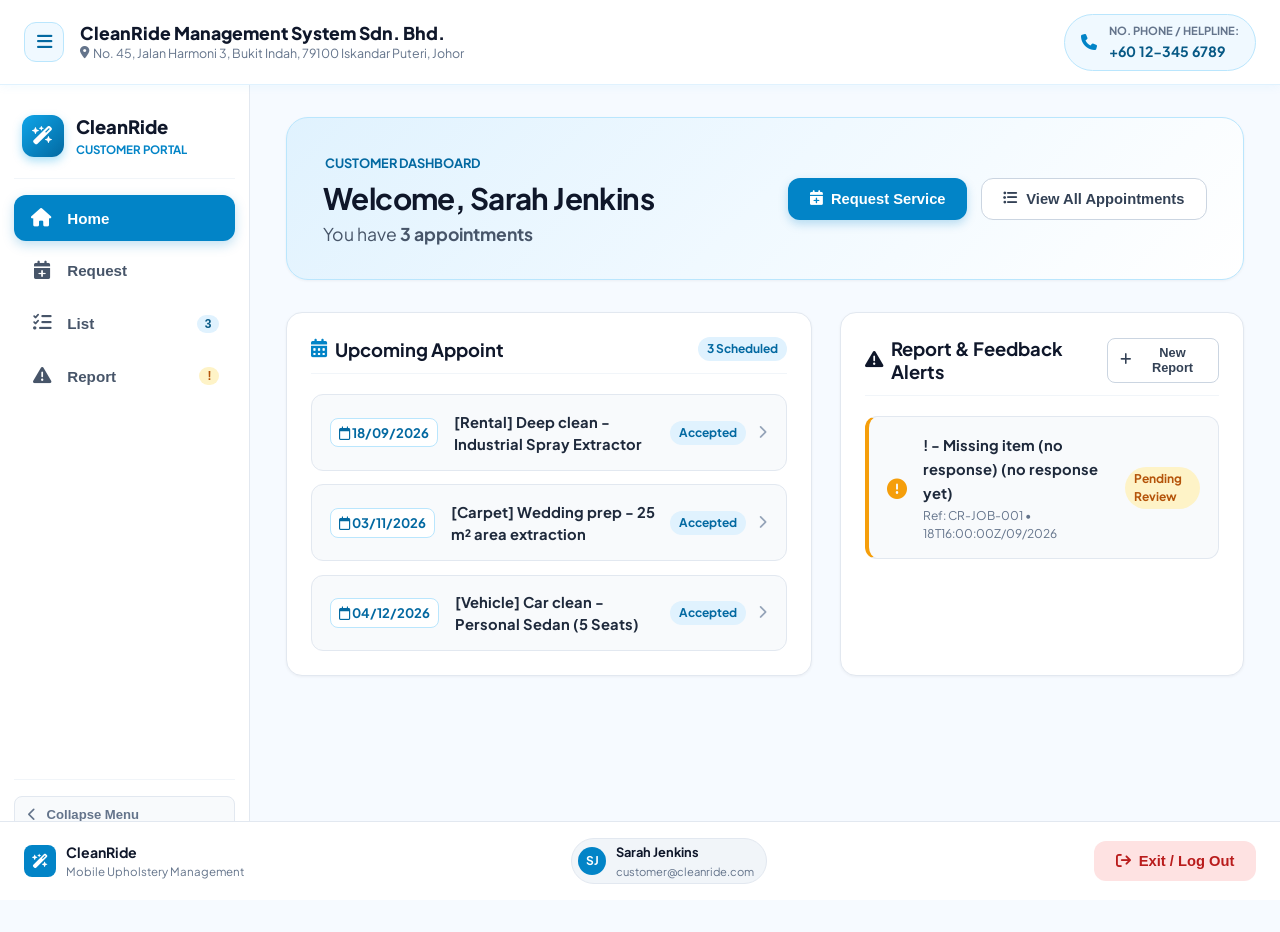
==== customer.html @ f283be2c "Add files via upload" ====
<!DOCTYPE html>
<html lang="en">
<head>
  <meta charset="UTF-8">
  <meta name="viewport" content="width=device-width, initial-scale=1.0">
  <title>CleanRide | Customer Portal</title>
  <link rel="preconnect" href="https://fonts.googleapis.com">
  <link rel="preconnect" href="https://fonts.gstatic.com" crossorigin>
  <link href="https://fonts.googleapis.com/css2?family=Plus+Jakarta+Sans:wght@300;400;500;600;700;800&display=swap" rel="stylesheet">
  <link rel="stylesheet" href="https://cdnjs.cloudflare.com/ajax/libs/font-awesome/6.4.0/css/all.min.css">
  <link rel="stylesheet" href="style.css">
</head>
<body class="customer-app-body">

  <!-- ================= TOP HEADER ================= -->
  <!-- Header Requirement: (Header: full company name, address, no phone) -->
  <header class="app-top-header">
    <div class="header-inner">
      <div class="header-left">
        <button class="sidebar-toggle-btn" id="sidebarToggle" title="Toggle Sidebar" onclick="toggleSidebar()">
          <i class="fa-solid fa-bars"></i>
        </button>
        <div class="header-company-info">
          <h1 class="header-company-name">CleanRide Management System Sdn. Bhd.</h1>
          <p class="header-company-address">
            <i class="fa-solid fa-location-dot"></i> No. 45, Jalan Harmoni 3, Bukit Indah, 79100 Iskandar Puteri, Johor
          </p>
        </div>
      </div>

      <div class="header-right">
        <div class="header-phone-chip">
          <i class="fa-solid fa-phone"></i>
          <div>
            <span class="phone-label">No. Phone / Helpline:</span>
            <strong class="phone-number">+60 12-345 6789</strong>
          </div>
        </div>
      </div>
    </div>
  </header>

  <div class="app-main-layout">
    
    <!-- ================= COLLAPSIBLE SIDEBAR ================= -->
    <!-- Wireframe Sidebar: Logo, Home, Request, List, Report -->
    <aside class="collapsible-sidebar" id="appSidebar">
      <div class="sidebar-brand">
        <div class="logo-box">
          <i class="fa-solid fa-wand-magic-sparkles"></i>
        </div>
        <div class="brand-words">
          <span class="brand-title-side">CleanRide</span>
          <span class="brand-tag-side">Customer Portal</span>
        </div>
      </div>

      <nav class="sidebar-nav">
        <button class="nav-item active" data-page="home" onclick="navigateTo('home')">
          <i class="fa-solid fa-house nav-icon"></i>
          <span class="nav-text">Home</span>
        </button>

        <button class="nav-item" data-page="request" onclick="navigateTo('request')">
          <i class="fa-solid fa-calendar-plus nav-icon"></i>
          <span class="nav-text">Request</span>
        </button>

        <button class="nav-item" data-page="list" onclick="navigateTo('list')">
          <i class="fa-solid fa-list-check nav-icon"></i>
          <span class="nav-text">List</span>
          <span class="nav-counter" id="sideApptBadge">0</span>
        </button>

        <button class="nav-item" data-page="report" onclick="navigateTo('report')">
          <i class="fa-solid fa-triangle-exclamation nav-icon"></i>
          <span class="nav-text">Report</span>
          <span class="nav-counter count-alert" id="sideReportBadge" style="display: none;">!</span>
        </button>
      </nav>

      <!-- Collapse / Expand trigger helper -->
      <div class="sidebar-collapse-control">
        <button class="btn-collapse-toggle" onclick="toggleSidebar()">
          <i class="fa-solid fa-chevron-left" id="collapseChevron"></i>
          <span class="collapse-label">Collapse Menu</span>
        </button>
      </div>
    </aside>

    <!-- ================= MAIN SCROLLABLE CONTENT ================= -->
    <main class="page-content-wrapper">
      
      <!-- ================= 1. HOMEPAGE (CUSTOMER) ================= -->
      <!-- Wireframe: Welcome, You have 1 appointment, upcoming appoint, Report -->
      <section id="view-home" class="view-panel active">
        <div class="welcome-banner-card">
          <div class="welcome-text-wrap">
            <span class="welcome-kicker"><i class="fa-solid fa-sparkles text-primary"></i> Customer Dashboard</span>
            <h2 class="welcome-heading">Welcome, <span id="homeCustName">Customer</span></h2>
            <p class="welcome-sub" id="homeApptSummary">You have <strong>0 appointments</strong></p>
          </div>
          <div class="welcome-quick-actions">
            <button class="btn btn-primary" onclick="navigateTo('request')">
              <i class="fa-solid fa-calendar-plus"></i> Request Service
            </button>
            <button class="btn btn-secondary" onclick="navigateTo('list')">
              <i class="fa-solid fa-list-ul"></i> View All Appointments
            </button>
          </div>
        </div>

        <div class="home-sections-grid">
          <!-- Card: Upcoming Appoint (Wireframe exact: 18/9/2026 - [Rental] Deep clean, etc.) -->
          <div class="card home-widget-card">
            <div class="widget-header">
              <h3><i class="fa-solid fa-calendar-days text-primary"></i> Upcoming Appoint</h3>
              <span class="badge badge-info" id="homeUpcomingBadge">0 Scheduled</span>
            </div>
            <div id="homeUpcomingList" class="upcoming-strip-list">
              <!-- Dynamically populated -->
            </div>
          </div>

          <!-- Card: Report (Wireframe exact: ! - Missing item (no response)) -->
          <div class="card home-widget-card">
            <div class="widget-header">
              <h3><i class="fa-solid fa-triangle-exclamation text-warning"></i> Report & Feedback Alerts</h3>
              <button class="btn btn-sm btn-secondary" onclick="navigateTo('report')">
                <i class="fa-solid fa-plus"></i> New Report
              </button>
            </div>
            <div id="homeReportList" class="reports-strip-list">
              <!-- Dynamically populated -->
            </div>
          </div>
        </div>
      </section>

      <!-- ================= 2. REQUEST SERVICE (CUSTOMER) ================= -->
      <!-- Wireframe: Service Booking and Customization, Customer info, Select service category + details & condition, special instructions, submit, + floating window cost breakdown -->
      <section id="view-request" class="view-panel">
        
        <div class="request-page-layout">
          <!-- Left Column: Form -->
          <div class="card request-form-container">
            <div class="card-header-clean">
              <span class="hero-tag"><i class="fa-solid fa-van-shuttle"></i> Mobile On-Site Service</span>
              <h2>Service Booking and Customization</h2>
              <p>Fill out your details. Our cleaning team travels directly to your designated address.</p>
            </div>

            <form id="custBookingForm" onsubmit="handleRequestSubmit(event)">
              
              <!-- Section: Customer information form -->
              <div class="form-box">
                <h3 class="box-title"><i class="fa-solid fa-user"></i> Customer Information Form</h3>
                
                <div class="form-row">
                  <div class="form-group flex-1">
                    <label for="reqCustName">Full Name *</label>
                    <input type="text" id="reqCustName" required placeholder="e.g. Sarah Jenkins">
                  </div>
                  <div class="form-group flex-1">
                    <label for="reqCustPhone">No. Phone *</label>
                    <input type="tel" id="reqCustPhone" required placeholder="e.g. +60 12-889 4432">
                  </div>
                </div>

                <div class="form-row">
                  <div class="form-group flex-2">
                    <label for="reqCustAddress">Service Address / Location *</label>
                    <input type="text" id="reqCustAddress" required placeholder="e.g. No 45, Jalan Harmoni 3, Bukit Indah">
                  </div>
                  <div class="form-group flex-1">
                    <label for="reqCustDate">Service Date *</label>
                    <input type="date" id="reqCustDate" required onchange="checkCapacityForDate()">
                    <small id="reqCapacityNotice" class="field-hint"></small>
                  </div>
                </div>
              </div>

              <!-- Section: Select service category + details and condition -->
              <div class="form-box">
                <h3 class="box-title"><i class="fa-solid fa-soap"></i> Select Service Category & Details</h3>
                
                <div class="category-pick-grid">
                  <label class="category-card">
                    <input type="radio" name="serviceCategory" value="vehicle" checked onchange="switchCategoryFields()">
                    <div class="cat-card-body">
                      <div class="cat-icon"><i class="fa-solid fa-car-side"></i></div>
                      <div>
                        <strong>Vehicle Interior</strong>
                        <span>Priced per seat / fleet</span>
                      </div>
                    </div>
                  </label>

                  <label class="category-card">
                    <input type="radio" name="serviceCategory" value="furniture" onchange="switchCategoryFields()">
                    <div class="cat-card-body">
                      <div class="cat-icon"><i class="fa-solid fa-couch"></i></div>
                      <div>
                        <strong>Sofa & Furniture</strong>
                        <span>Priced per furniture piece</span>
                      </div>
                    </div>
                  </label>

                  <label class="category-card">
                    <input type="radio" name="serviceCategory" value="carpet" onchange="switchCategoryFields()">
                    <div class="cat-card-body">
                      <div class="cat-icon"><i class="fa-solid fa-rug"></i></div>
                      <div>
                        <strong>Carpet Cleaning</strong>
                        <span>Priced per area (m²)</span>
                      </div>
                    </div>
                  </label>

                  <label class="category-card">
                    <input type="radio" name="serviceCategory" value="rental" onchange="switchCategoryFields()">
                    <div class="cat-card-body">
                      <div class="cat-icon"><i class="fa-solid fa-toolbox"></i></div>
                      <div>
                        <strong>Equipment Rental</strong>
                        <span>Extractors & steam tools / hr</span>
                      </div>
                    </div>
                  </label>
                </div>

                <!-- Dynamic Detail Boxes -->
                <!-- 1. Vehicle Details -->
                <div id="catBox-vehicle" class="category-details-well">
                  <h4 class="well-title"><i class="fa-solid fa-car"></i> Vehicle Interior Details</h4>
                  <div class="form-row">
                    <div class="form-group flex-1">
                      <label for="vPlate">Vehicle Plate Number (PK) *</label>
                      <input type="text" id="vPlate" placeholder="e.g. VDK 4921 or Fleet-01">
                    </div>
                    <div class="form-group flex-1">
                      <label for="vType">Vehicle Size / Category</label>
                      <select id="vType" onchange="calculateFloatingQuote()">
                        <option value="sedan">Personal Sedan (5 Seats) - RM 125</option>
                        <option value="suv">SUV / MPV (7 Seats) - RM 175</option>
                        <option value="bus">Company Bus / Van Fleet (Multi-vehicle)</option>
                      </select>
                    </div>
                  </div>

                  <div class="form-row" id="busDetailsRow" style="display: none;">
                    <div class="form-group flex-1">
                      <label for="vFleetCount">Number of Vehicles (Bil Vehicle)</label>
                      <input type="number" id="vFleetCount" min="1" value="1" oninput="calculateFloatingQuote()">
                    </div>
                    <div class="form-group flex-1">
                      <label for="vFleetSeats">Seats per Vehicle</label>
                      <input type="number" id="vFleetSeats" min="1" value="30" oninput="calculateFloatingQuote()">
                    </div>
                  </div>
                </div>

                <!-- 2. Furniture Details -->
                <div id="catBox-furniture" class="category-details-well" style="display: none;">
                  <h4 class="well-title"><i class="fa-solid fa-couch"></i> Sofa & Furniture Details</h4>
                  <div class="form-row">
                    <div class="form-group flex-1">
                      <label for="fItem">Furniture Item</label>
                      <select id="fItem" onchange="calculateFloatingQuote()">
                        <option value="sofa_1">Single Recliner / Armchair (RM 50)</option>
                        <option value="sofa_2">2-Seater Fabric Sofa (RM 90)</option>
                        <option value="sofa_3">3-Seater L-Shape Sofa (RM 140)</option>
                        <option value="dining_chair">Dining Chair Set (4 Chairs) (RM 70)</option>
                        <option value="mattress">Queen / King Mattress (RM 110)</option>
                        <option value="curtains">Full Set Window Curtains (RM 85)</option>
                      </select>
                    </div>
                    <div class="form-group flex-1">
                      <label for="fQty">Quantity of Items</label>
                      <input type="number" id="fQty" min="1" value="1" oninput="calculateFloatingQuote()">
                    </div>
                  </div>
                </div>

                <!-- 3. Carpet Details -->
                <div id="catBox-carpet" class="category-details-well" style="display: none;">
                  <h4 class="well-title"><i class="fa-solid fa-rug"></i> Carpet Cleaned Dimensions</h4>
                  <div class="form-row">
                    <div class="form-group flex-1">
                      <label for="cArea">Carpet Area Cleaned (in m² area²)</label>
                      <input type="number" id="cArea" min="1" value="15" oninput="calculateFloatingQuote()">
                      <small class="field-hint">Base rate: RM 8.00 per m²</small>
                    </div>
                    <div class="form-group flex-1">
                      <label for="cType">Carpet Material / Pile</label>
                      <select id="cType" onchange="calculateFloatingQuote()">
                        <option value="standard">Standard Low-Pile Office / Rug</option>
                        <option value="shag">Shag / High-Pile Luxury Rug (+RM 20)</option>
                        <option value="wool">Persian / Delicate Wool (+RM 35)</option>
                      </select>
                    </div>
                  </div>
                </div>

                <!-- 4. Rental Details -->
                <div id="catBox-rental" class="category-details-well" style="display: none;">
                  <h4 class="well-title"><i class="fa-solid fa-toolbox"></i> Rental Tool Selection</h4>
                  <div class="form-row">
                    <div class="form-group flex-1">
                      <label for="rTool">Select Equipment to Borrow</label>
                      <select id="rTool" onchange="calculateFloatingQuote()">
                        <option value="extractor">Industrial Spray-Extraction Machine (RM 25 / hr)</option>
                        <option value="steam">High-Temp Sanitizing Steam Cleaner (RM 30 / hr)</option>
                        <option value="vacuum">Heavy-Duty Wet & Dry Extractor Vacuum (RM 20 / hr)</option>
                        <option value="blower">Rapid Turbo Carpet Air Blower (RM 15 / hr)</option>
                        <option value="full_kit">Complete Pro Detailing Kit (RM 65 / hr)</option>
                      </select>
                    </div>
                    <div class="form-group flex-1">
                      <label for="rHours">Rental Duration (Hours)</label>
                      <input type="number" id="rHours" min="1" max="48" value="3" oninput="calculateFloatingQuote()">
                    </div>
                  </div>
                </div>

                <!-- Condition & Dirtiness (PDF Requirement) -->
                <div class="condition-picker-wrap">
                  <label class="sub-label"><i class="fa-solid fa-fire-flame-curved"></i> Condition / Dirtiness Severity</label>
                  <div class="dirtiness-selector-pills">
                    <label class="dirt-pill">
                      <input type="radio" name="dirtLevel" value="light" checked onchange="calculateFloatingQuote()">
                      <div class="pill-body">
                        <strong>Light</strong>
                        <span>1.0x Base</span>
                      </div>
                    </label>
                    <label class="dirt-pill">
                      <input type="radio" name="dirtLevel" value="medium" onchange="calculateFloatingQuote()">
                      <div class="pill-body">
                        <strong>Medium</strong>
                        <span>1.25x Multiplier</span>
                      </div>
                    </label>
                    <label class="dirt-pill">
                      <input type="radio" name="dirtLevel" value="heavy" onchange="calculateFloatingQuote()">
                      <div class="pill-body">
                        <strong>Heavy</strong>
                        <span>1.50x Deep Stains</span>
                      </div>
                    </label>
                  </div>
                </div>
              </div>

              <!-- Section: Special Instructions (Wireframe exact) -->
              <div class="form-box">
                <h3 class="box-title"><i class="fa-solid fa-comment-dots"></i> Special Instructions</h3>
                <div class="form-group">
                  <textarea id="reqSpecialInstructions" rows="3" placeholder="e.g. Gate pass required at guardhouse, water tap available on car porch..."></textarea>
                </div>
              </div>

              <!-- Submit Button (Wireframe exact: Submit) -->
              <div class="form-submit-row">
                <button type="submit" class="btn btn-primary btn-lg" id="btnRequestSubmit">
                  <i class="fa-solid fa-lock"></i> Submit & Proceed to Deposit Payment
                </button>
              </div>

            </form>
          </div>

          <!-- Right Column: Floating window that shows booking cost breakdown (Wireframe note) -->
          <div class="floating-cost-sidebar">
            <div class="card floating-quote-card">
              <div class="floating-header">
                <h3><i class="fa-solid fa-receipt text-primary"></i> Cost Breakdown</h3>
                <span class="live-tag"><span class="pulse-dot"></span> Live Estimate</span>
              </div>

              <div class="floating-body">
                <div class="quote-stat-line">
                  <span class="lbl" id="fltServiceTitle">Vehicle Interior (Sedan)</span>
                  <span class="val" id="fltBasePrice">RM 125.00</span>
                </div>

                <div class="quote-stat-line">
                  <span class="lbl">Condition Multiplier (<span id="fltDirtLevel">Light</span>)</span>
                  <span class="val" id="fltDirtMultiplier">1.00x</span>
                </div>

                <div class="quote-stat-line">
                  <span class="lbl">Travel / On-Site Dispatch</span>
                  <span class="val text-success">Included</span>
                </div>

                <div class="quote-divider"></div>

                <div class="quote-total-block">
                  <span class="tot-label">Estimated Total:</span>
                  <span class="tot-price" id="fltTotalPrice">RM 125.00</span>
                </div>

                <!-- 30% Deposit Box -->
                <div class="dep-pill-box">
                  <div class="dep-line">
                    <span>Payable Deposit (30%):</span>
                    <strong id="fltDepositPrice">RM 37.50</strong>
                  </div>
                  <div class="dep-line">
                    <span>Remaining (Face-to-Face):</span>
                    <span id="fltRemainingPrice">RM 87.50</span>
                  </div>
                  <small class="dep-hint">
                    <i class="fa-solid fa-shield-halved"></i> Remaining balance paid on-site after service is inspected.
                  </small>
                </div>
              </div>
            </div>
          </div>
        </div>

      </section>

      <!-- ================= 3. DISPLAY APPOINTMENT LIST (CUSTOMER) ================= -->
      <!-- Wireframe: "You have 3 upcoming appointment", appointment 1 [details], appointment 2 [details], etc. + details will shows as pop out window -->
      <section id="view-list" class="view-panel">
        <div class="list-header-banner">
          <div>
            <h2 id="apptListTitle">You have 0 upcoming appointment</h2>
            <p>Track scheduled cleaning appointments, owner contacts, and days countdown.</p>
          </div>
          <button class="btn btn-secondary" onclick="renderAppointmentList()">
            <i class="fa-solid fa-rotate-right"></i> Refresh
          </button>
        </div>

        <div id="appointmentListContainer" class="appointments-vertical-stack">
          <!-- Dynamically populated appointments -->
        </div>
      </section>

      <!-- ================= 4. LODGE COMPLAINT / REPORT (CUSTOMER) ================= -->
      <!-- Wireframe: 2-column layout: Left column = "form", Right column = "submitted reports" -->
      <section id="view-report" class="view-panel">
        <div class="report-two-col-grid">
          
          <!-- Column 1: Form (Wireframe exact) -->
          <div class="card report-form-card">
            <div class="card-header-clean">
              <h2><i class="fa-solid fa-file-pen text-warning"></i> Lodge Complaint / Report</h2>
              <p>Submit feedback or issues directly to our operations manager.</p>
            </div>

            <form id="lodgeReportForm" onsubmit="handleReportSubmit(event)">
              <div class="form-group">
                <label for="reportApptSelect">Select Appointment / Job Reference *</label>
                <select id="reportApptSelect" required>
                  <!-- Filled dynamically -->
                </select>
              </div>

              <div class="form-group">
                <label for="reportCategory">Issue Category *</label>
                <select id="reportCategory" required>
                  <option value="Missing Item">Missing Item / Unreturned Tool</option>
                  <option value="Stains Not Cleaned">Stains Not Cleaned / Incomplete Service</option>
                  <option value="Schedule Delay">Cleaner Arrived Late</option>
                  <option value="Equipment Issue">Rental Equipment Malfunction</option>
                  <option value="Payment Inquiry">Deposit / Payment Inquiry</option>
                  <option value="Other">Other Concern</option>
                </select>
              </div>

              <div class="form-group">
                <label for="reportSubject">Subject Summary *</label>
                <input type="text" id="reportSubject" required placeholder="e.g. Missing nozzle attachment on vacuum">
              </div>

              <div class="form-group">
                <label for="reportDetails">Detailed Report Description *</label>
                <textarea id="reportDetails" rows="4" required placeholder="Describe what happened so our management team can assist you immediately..."></textarea>
              </div>

              <button type="submit" class="btn btn-warning btn-lg">
                <i class="fa-solid fa-paper-plane"></i> Submit Report
              </button>
            </form>
          </div>

          <!-- Column 2: Submitted Reports (Wireframe exact) -->
          <div class="card report-history-card">
            <div class="card-header-clean">
              <h2><i class="fa-solid fa-inbox text-primary"></i> Submitted Reports</h2>
              <p>Track your complaints and responses from management.</p>
            </div>

            <div id="submittedReportsContainer" class="reports-feed">
              <!-- Dynamically populated reports -->
            </div>
          </div>

        </div>
      </section>

    </main>
  </div>

  <!-- ================= FOOTER ================= -->
  <!-- Wireframe Additional Notes: (Footer: logo, profile, exit) -->
  <footer class="app-bottom-footer">
    <div class="footer-layout">
      <!-- 1. Logo -->
      <div class="footer-brand">
        <div class="logo-box-small">
          <i class="fa-solid fa-wand-magic-sparkles"></i>
        </div>
        <div class="brand-text-sm">
          <strong>CleanRide</strong>
          <span>Mobile Upholstery Management</span>
        </div>
      </div>

      <!-- 2. Profile -->
      <div class="footer-profile-chip">
        <div class="user-avatar-small" id="footerAvatar">SJ</div>
        <div class="user-info-small">
          <strong id="footerUserName">Sarah Jenkins</strong>
          <span id="footerUserEmail">customer@cleanride.com</span>
        </div>
      </div>

      <!-- 3. Exit -->
      <div class="footer-exit">
        <button class="btn btn-exit" onclick="handleExit()" title="Exit & Log Out">
          <i class="fa-solid fa-arrow-right-from-bracket"></i>
          <span>Exit / Log Out</span>
        </button>
      </div>
    </div>
  </footer>

  <!-- ================= POP-OUT WINDOWS / MODALS ================= -->

  <!-- Modal 1: Payment (Customer) (Wireframe exact: Pop out menu on request page: Pay Deposit, Reference, Payment method, Information, Cancel, Submit) -->
  <div id="popPaymentModal" class="modal-overlay">
    <div class="modal-card modal-popout">
      <div class="modal-header">
        <div class="modal-title">
          <i class="fa-solid fa-credit-card text-primary"></i>
          <h3>Pay Deposit</h3>
        </div>
        <button class="modal-close-btn" onclick="closeModal('popPaymentModal')">&times;</button>
      </div>

      <div class="modal-body">
        <!-- Reference -->
        <div class="pop-field-group">
          <label class="pop-label">Booking Reference</label>
          <div class="pop-ref-box" id="payModalRef">CR-JOB-001</div>
        </div>

        <div class="pop-amount-highlight">
          <span>Required 30% Deposit:</span>
          <strong id="payModalDepositVal">RM 37.50</strong>
        </div>

        <!-- Payment Method -->
        <div class="pop-field-group">
          <label class="pop-label">Payment Method</label>
          <div class="pay-method-grid">
            <label class="method-option active">
              <input type="radio" name="popPayMethod" value="card" checked>
              <span><i class="fa-solid fa-credit-card"></i> Card</span>
            </label>
            <label class="method-option">
              <input type="radio" name="popPayMethod" value="fpx">
              <span><i class="fa-solid fa-building-columns"></i> FPX Bank</span>
            </label>
            <label class="method-option">
              <input type="radio" name="popPayMethod" value="ewallet">
              <span><i class="fa-solid fa-wallet"></i> Touch 'n Go</span>
            </label>
          </div>
        </div>

        <!-- Information -->
        <div class="pop-field-group">
          <label class="pop-label">Cardholder / Payer Information</label>
          <input type="text" id="payModalCardName" value="Sarah Jenkins" class="mb-2">
          <input type="text" value="•••• •••• •••• 4242" readonly class="mb-2">
          <div class="form-row">
            <input type="text" value="12/28" readonly class="flex-1">
            <input type="text" value="888" readonly class="flex-1">
          </div>
        </div>

        <div class="alert alert-info">
          <i class="fa-solid fa-shield-check"></i>
          <span>Secure deposit gateway. Remaining balance will be settled face-to-face upon job completion.</span>
        </div>
      </div>

      <!-- Cancel, Submit buttons (Wireframe exact) -->
      <div class="modal-footer">
        <button type="button" class="btn btn-secondary" onclick="closeModal('popPaymentModal')">
          Cancel
        </button>
        <button type="button" class="btn btn-primary" id="btnSubmitDepositPay" onclick="confirmPaymentAndCreateJob()">
          <i class="fa-solid fa-check"></i> Submit Deposit Payment
        </button>
      </div>
    </div>
  </div>

  <!-- Modal 2: Appointment Details Pop Out Window (Wireframe exact: "+ details of the appointment will shows as pop out window") -->
  <div id="popApptDetailsModal" class="modal-overlay">
    <div class="modal-card modal-lg">
      <div class="modal-header">
        <div class="modal-title">
          <i class="fa-solid fa-file-invoice text-primary"></i>
          <h3 id="popApptModalTitle">Appointment Details</h3>
        </div>
        <button class="modal-close-btn" onclick="closeModal('popApptDetailsModal')">&times;</button>
      </div>

      <div class="modal-body" id="popApptModalBody">
        <!-- Injected dynamically via JS -->
      </div>

      <div class="modal-footer">
        <button class="btn btn-secondary" onclick="closeModal('popApptDetailsModal')">
          Close Window
        </button>
      </div>
    </div>
  </div>

  <!-- Toast Container -->
  <div id="toastContainer" class="toast-container"></div>

  <!-- Scripts -->
  <script src="auth.js"></script>
  <script src="customer.js"></script>
</body>
</html>
---- style.css ----
/* =========================================================
   CleanRide Management System - Soft Blue Modern Theme
   ========================================================= */

:root {
  /* Soft Blue Palette */
  --primary-50: #f0f9ff;
  --primary-100: #e0f2fe;
  --primary-200: #bae6fd;
  --primary-300: #7dd3fc;
  --primary-400: #38bdf8;
  --primary-500: #0ea5e9;
  --primary-600: #0284c7;
  --primary-700: #0369a1;
  --primary-800: #075985;
  --primary-900: #0c4a6e;

  /* Slate Neutrals */
  --slate-50: #f8fafc;
  --slate-100: #f1f5f9;
  --slate-200: #e2e8f0;
  --slate-300: #cbd5e1;
  --slate-400: #94a3b8;
  --slate-500: #64748b;
  --slate-600: #475569;
  --slate-700: #334155;
  --slate-800: #1e293b;
  --slate-900: #0f172a;

  /* Functional Accents */
  --emerald-500: #10b981;
  --emerald-100: #d1fae5;
  --emerald-700: #047857;

  --amber-500: #f59e0b;
  --amber-100: #fef3c7;
  --amber-700: #b45309;

  --rose-500: #ef4444;
  --rose-100: #fee2e2;
  --rose-700: #b91c1c;

  /* Radius & Shadows */
  --radius-sm: 8px;
  --radius-md: 12px;
  --radius-lg: 16px;
  --radius-xl: 22px;
  --shadow-sm: 0 1px 3px rgba(15, 23, 42, 0.05);
  --shadow-md: 0 4px 14px -2px rgba(15, 23, 42, 0.07), 0 2px 6px -2px rgba(14, 165, 233, 0.04);
  --shadow-lg: 0 12px 28px -4px rgba(15, 23, 42, 0.1), 0 4px 12px -2px rgba(14, 165, 233, 0.06);
  --shadow-floating: 0 16px 36px -6px rgba(2, 132, 199, 0.2);

  --font-main: 'Plus Jakarta Sans', system-ui, -apple-system, sans-serif;
  --transition: all 0.22s cubic-bezier(0.4, 0, 0.2, 1);
  --sidebar-width: 250px;
  --sidebar-collapsed-width: 76px;
}

/* Base Reset */
* {
  margin: 0;
  padding: 0;
  box-sizing: border-box;
}

html, body {
  font-family: var(--font-main);
  background-color: #f6faff;
  color: var(--slate-800);
  line-height: 1.5;
  -webkit-font-smoothing: antialiased;
  min-height: 100vh;
}

h1, h2, h3, h4 {
  font-weight: 700;
  color: var(--slate-900);
  line-height: 1.25;
}

p {
  color: var(--slate-600);
  font-size: 0.92rem;
}

a {
  color: var(--primary-600);
  text-decoration: none;
}

/* =========================================================
   1. AUTHENTICATION PAGES (login.html)
   ========================================================= */
.auth-body {
  min-height: 100vh;
  display: flex;
  align-items: center;
  justify-content: center;
  background: radial-gradient(circle at 10% 20%, #e0f2fe 0%, #f6faff 70%, #ffffff 100%);
  padding: 1.5rem;
}

.auth-container {
  width: 100%;
  max-width: 440px;
}

.auth-card {
  background: #ffffff;
  border: 1px solid var(--primary-200);
  border-radius: var(--radius-xl);
  padding: 2.25rem;
  box-shadow: var(--shadow-lg);
  animation: fadeIn 0.3s ease-out;
}

.auth-header {
  text-align: center;
  margin-bottom: 1.75rem;
}

.auth-brand-icon {
  width: 52px;
  height: 52px;
  background: linear-gradient(135deg, var(--primary-500), var(--primary-700));
  color: #fff;
  border-radius: var(--radius-md);
  margin: 0 auto 0.75rem;
  display: flex;
  align-items: center;
  justify-content: center;
  font-size: 1.4rem;
  box-shadow: 0 4px 14px rgba(14, 165, 233, 0.4);
}

.brand-title-large {
  font-size: 1.75rem;
  font-weight: 800;
  letter-spacing: -0.02em;
  color: var(--slate-900);
}

.auth-subtitle {
  font-size: 1.2rem;
  font-weight: 700;
  color: var(--primary-700);
  margin-top: 2px;
}

.auth-caption {
  font-size: 0.85rem;
  color: var(--slate-500);
  margin-top: 4px;
}

.auth-field {
  margin-bottom: 1.25rem;
}

.input-with-icon {
  position: relative;
  display: flex;
  align-items: center;
}

.input-with-icon .field-icon {
  position: absolute;
  left: 1rem;
  color: var(--slate-400);
  font-size: 0.95rem;
}

.input-with-icon input {
  padding-left: 2.75rem !important;
}

.auth-action-row {
  display: flex;
  flex-direction: column;
  gap: 1rem;
  margin-top: 1.5rem;
}

.auth-submit-btn {
  width: 100%;
  padding: 0.85rem;
  font-size: 1rem;
}

.auth-switch-text {
  text-align: center;
  font-size: 0.88rem;
  color: var(--slate-600);
}

.auth-link {
  font-weight: 700;
  margin-left: 4px;
}

.auth-link:hover {
  text-decoration: underline;
}

.demo-account-pills {
  margin-top: 1.75rem;
  padding-top: 1.25rem;
  border-top: 1px dashed var(--slate-200);
  display: flex;
  flex-direction: column;
  gap: 0.5rem;
}

.demo-label {
  font-size: 0.75rem;
  font-weight: 700;
  text-transform: uppercase;
  color: var(--slate-500);
}

.btn-demo-pill {
  background: var(--primary-50);
  border: 1px solid var(--primary-200);
  color: var(--primary-800);
  border-radius: var(--radius-sm);
  padding: 0.45rem 0.75rem;
  font-size: 0.82rem;
  font-weight: 600;
  cursor: pointer;
  display: flex;
  align-items: center;
  justify-content: center;
  gap: 6px;
  transition: var(--transition);
}

.btn-demo-pill:hover {
  background: var(--primary-100);
  border-color: var(--primary-400);
}

/* =========================================================
   2. CUSTOMER PORTAL APPLICATION SHELL (customer.html)
   ========================================================= */
.customer-app-body {
  display: flex;
  flex-direction: column;
  min-height: 100vh;
}

/* --- Header Requirement: (Header: full company name, address, no phone) --- */
.app-top-header {
  position: sticky;
  top: 0;
  z-index: 100;
  background: #ffffff;
  border-bottom: 1.5px solid var(--primary-100);
  box-shadow: 0 2px 10px rgba(14, 165, 233, 0.05);
}

.header-inner {
  display: flex;
  justify-content: space-between;
  align-items: center;
  padding: 0.85rem 1.5rem;
  max-width: 1440px;
  margin: 0 auto;
}

.header-left {
  display: flex;
  align-items: center;
  gap: 1rem;
}

.sidebar-toggle-btn {
  background: var(--primary-50);
  border: 1px solid var(--primary-200);
  color: var(--primary-700);
  width: 40px;
  height: 40px;
  border-radius: var(--radius-md);
  cursor: pointer;
  display: flex;
  align-items: center;
  justify-content: center;
  font-size: 1.1rem;
  transition: var(--transition);
}

.sidebar-toggle-btn:hover {
  background: var(--primary-600);
  color: #fff;
}

.header-company-info {
  display: flex;
  flex-direction: column;
}

.header-company-name {
  font-size: 1.1rem;
  font-weight: 800;
  color: var(--slate-900);
}

.header-company-address {
  font-size: 0.78rem;
  color: var(--slate-500);
  display: flex;
  align-items: center;
  gap: 4px;
}

.header-phone-chip {
  display: flex;
  align-items: center;
  gap: 0.75rem;
  background: var(--primary-50);
  border: 1px solid var(--primary-200);
  padding: 0.45rem 1rem;
  border-radius: 999px;
  color: var(--primary-800);
}

.header-phone-chip i {
  color: var(--primary-600);
}

.phone-label {
  display: block;
  font-size: 0.7rem;
  text-transform: uppercase;
  font-weight: 700;
  color: var(--slate-500);
}

.phone-number {
  font-size: 0.88rem;
  font-weight: 700;
}

/* --- Layout Grid: Sidebar + Scrollable Content --- */
.app-main-layout {
  display: flex;
  flex: 1;
  max-width: 1440px;
  width: 100%;
  margin: 0 auto;
}

/* --- Collapsible Sidebar --- */
.collapsible-sidebar {
  width: var(--sidebar-width);
  min-width: var(--sidebar-width);
  background: #ffffff;
  border-right: 1.5px solid var(--slate-200);
  display: flex;
  flex-direction: column;
  justify-content: space-between;
  padding: 1.25rem 0.85rem;
  transition: width 0.25s cubic-bezier(0.4, 0, 0.2, 1);
  position: sticky;
  top: 68px;
  height: calc(100vh - 68px - 64px);
  overflow-y: auto;
}

.collapsible-sidebar.collapsed {
  width: var(--sidebar-collapsed-width);
  min-width: var(--sidebar-collapsed-width);
  padding: 1.25rem 0.5rem;
}

.sidebar-brand {
  display: flex;
  align-items: center;
  gap: 0.75rem;
  padding: 0.5rem 0.5rem 1.25rem;
  border-bottom: 1px solid var(--slate-100);
  margin-bottom: 1rem;
}

.logo-box {
  width: 42px;
  height: 42px;
  min-width: 42px;
  background: linear-gradient(135deg, var(--primary-500), var(--primary-700));
  color: #fff;
  border-radius: var(--radius-md);
  display: flex;
  align-items: center;
  justify-content: center;
  font-size: 1.15rem;
  box-shadow: 0 4px 10px rgba(14, 165, 233, 0.35);
}

.brand-words {
  display: flex;
  flex-direction: column;
  overflow: hidden;
  white-space: nowrap;
}

.brand-title-side {
  font-size: 1.15rem;
  font-weight: 800;
  color: var(--slate-900);
}

.brand-tag-side {
  font-size: 0.72rem;
  font-weight: 700;
  color: var(--primary-600);
  text-transform: uppercase;
}

.collapsible-sidebar.collapsed .brand-words {
  display: none;
}

/* Nav Items: Home, Request, List, Report */
.sidebar-nav {
  display: flex;
  flex-direction: column;
  gap: 0.45rem;
  flex: 1;
}

.nav-item {
  display: flex;
  align-items: center;
  gap: 0.85rem;
  padding: 0.85rem 1rem;
  border-radius: var(--radius-md);
  border: none;
  background: transparent;
  color: var(--slate-600);
  font-size: 0.95rem;
  font-weight: 600;
  cursor: pointer;
  transition: var(--transition);
  width: 100%;
  text-align: left;
  white-space: nowrap;
  position: relative;
}

.nav-item .nav-icon {
  font-size: 1.15rem;
  min-width: 24px;
  text-align: center;
}

.nav-item:hover {
  background: var(--primary-50);
  color: var(--primary-700);
}

.nav-item.active {
  background: var(--primary-600);
  color: #ffffff;
  box-shadow: 0 4px 12px rgba(2, 132, 199, 0.25);
}

.nav-counter {
  margin-left: auto;
  font-size: 0.75rem;
  font-weight: 700;
  padding: 2px 8px;
  border-radius: 999px;
  background: var(--primary-100);
  color: var(--primary-800);
}

.nav-item.active .nav-counter {
  background: rgba(255, 255, 255, 0.25);
  color: #fff;
}

.count-alert {
  background: var(--amber-100);
  color: var(--amber-700);
}

.collapsible-sidebar.collapsed .nav-text,
.collapsible-sidebar.collapsed .nav-counter {
  display: none;
}

.sidebar-collapse-control {
  padding-top: 1rem;
  border-top: 1px solid var(--slate-100);
}

.btn-collapse-toggle {
  display: flex;
  align-items: center;
  gap: 0.65rem;
  width: 100%;
  padding: 0.65rem 0.85rem;
  border-radius: var(--radius-sm);
  background: var(--slate-50);
  border: 1px solid var(--slate-200);
  color: var(--slate-500);
  font-size: 0.82rem;
  font-weight: 600;
  cursor: pointer;
  transition: var(--transition);
}

.btn-collapse-toggle:hover {
  background: var(--slate-100);
  color: var(--slate-800);
}

.collapsible-sidebar.collapsed .collapse-label {
  display: none;
}

/* --- Scrollable Page Content --- */
.page-content-wrapper {
  flex: 1;
  padding: 2rem 2.25rem 4rem;
  overflow-y: auto;
}

.view-panel {
  display: none;
}

.view-panel.active {
  display: block;
  animation: fadeIn 0.2s ease-out;
}

@keyframes fadeIn {
  from { opacity: 0; transform: translateY(6px); }
  to { opacity: 1; transform: translateY(0); }
}

/* =========================================================
   3. PANEL 1: HOMEPAGE (CUSTOMER)
   ========================================================= */
.welcome-banner-card {
  background: linear-gradient(135deg, #e0f2fe 0%, #f0f9ff 50%, #ffffff 100%);
  border: 1.5px solid var(--primary-200);
  border-radius: var(--radius-xl);
  padding: 2rem 2.25rem;
  margin-bottom: 2rem;
  display: flex;
  justify-content: space-between;
  align-items: center;
  box-shadow: var(--shadow-sm);
}

.welcome-kicker {
  font-size: 0.8rem;
  font-weight: 700;
  text-transform: uppercase;
  color: var(--primary-700);
  display: inline-block;
  margin-bottom: 0.4rem;
}

.welcome-heading {
  font-size: 1.85rem;
  letter-spacing: -0.02em;
}

.welcome-sub {
  font-size: 1.1rem;
  color: var(--slate-600);
  margin-top: 4px;
}

.welcome-quick-actions {
  display: flex;
  gap: 0.85rem;
}

.home-sections-grid {
  display: grid;
  grid-template-columns: 1.3fr 1fr;
  gap: 1.75rem;
}

.home-widget-card {
  background: #fff;
  border: 1px solid var(--slate-200);
  border-radius: var(--radius-lg);
  padding: 1.5rem;
  box-shadow: var(--shadow-sm);
}

.widget-header {
  display: flex;
  justify-content: space-between;
  align-items: center;
  margin-bottom: 1.25rem;
  padding-bottom: 0.75rem;
  border-bottom: 1px solid var(--slate-100);
}

.widget-header h3 {
  font-size: 1.15rem;
  display: flex;
  align-items: center;
  gap: 0.5rem;
}

.upcoming-strip-list, .reports-strip-list {
  display: flex;
  flex-direction: column;
  gap: 0.85rem;
}

.strip-item {
  background: var(--slate-50);
  border: 1px solid var(--slate-200);
  border-radius: var(--radius-md);
  padding: 0.95rem 1.15rem;
  display: flex;
  justify-content: space-between;
  align-items: center;
  cursor: pointer;
  transition: var(--transition);
}

.strip-item:hover {
  background: var(--primary-50);
  border-color: var(--primary-300);
  transform: translateY(-1px);
}

.strip-left {
  display: flex;
  align-items: center;
  gap: 1rem;
}

.strip-date {
  font-size: 0.82rem;
  font-weight: 700;
  color: var(--primary-700);
  background: #fff;
  padding: 4px 8px;
  border-radius: var(--radius-sm);
  border: 1px solid var(--primary-200);
  white-space: nowrap;
}

.strip-title {
  font-size: 0.92rem;
  font-weight: 700;
  color: var(--slate-800);
}

.strip-right {
  display: flex;
  align-items: center;
  gap: 0.75rem;
}

.strip-arrow {
  color: var(--slate-400);
  font-size: 0.85rem;
}

.strip-alert-item {
  border-left: 4px solid var(--amber-500);
}

.alert-exclamation {
  color: var(--amber-500);
  font-size: 1.25rem;
}

.strip-sub {
  display: block;
  font-size: 0.75rem;
  color: var(--slate-500);
  margin-top: 2px;
}

.empty-state-card {
  padding: 2.5rem 1.5rem;
  text-align: center;
  color: var(--slate-400);
  display: flex;
  flex-direction: column;
  align-items: center;
  gap: 0.75rem;
}

.empty-state-card i {
  font-size: 2rem;
  color: var(--slate-300);
}

/* =========================================================
   4. PANEL 2: REQUEST (CUSTOMER)
   ========================================================= */
.request-page-layout {
  display: grid;
  grid-template-columns: 1.6fr 1fr;
  gap: 1.75rem;
  align-items: start;
}

.request-form-container {
  background: #fff;
  border: 1px solid var(--slate-200);
  border-radius: var(--radius-lg);
  padding: 2rem;
  box-shadow: var(--shadow-sm);
}

.card-header-clean {
  margin-bottom: 1.75rem;
  padding-bottom: 1.25rem;
  border-bottom: 1px solid var(--slate-100);
}

.card-header-clean h2 {
  font-size: 1.45rem;
  margin: 0.4rem 0 0.25rem;
}

.hero-tag {
  display: inline-flex;
  align-items: center;
  gap: 6px;
  font-size: 0.75rem;
  font-weight: 700;
  color: var(--primary-700);
  background: var(--primary-100);
  padding: 3px 10px;
  border-radius: 999px;
  text-transform: uppercase;
}

.form-box {
  margin-bottom: 1.75rem;
  padding-bottom: 1.5rem;
  border-bottom: 1px dashed var(--slate-200);
}

.box-title {
  font-size: 1.05rem;
  font-weight: 700;
  color: var(--slate-800);
  margin-bottom: 1rem;
  display: flex;
  align-items: center;
  gap: 0.5rem;
}

.form-row {
  display: flex;
  gap: 1rem;
  margin-bottom: 1rem;
}

.form-group {
  display: flex;
  flex-direction: column;
  margin-bottom: 1rem;
}

.flex-1 { flex: 1; }
.flex-2 { flex: 2; }

label {
  font-size: 0.85rem;
  font-weight: 600;
  color: var(--slate-700);
  margin-bottom: 0.4rem;
}

input, select, textarea {
  width: 100%;
  padding: 0.75rem 0.95rem;
  font-size: 0.92rem;
  font-family: inherit;
  color: var(--slate-800);
  background: #fff;
  border: 1px solid var(--slate-300);
  border-radius: var(--radius-md);
  outline: none;
  transition: var(--transition);
}

input:focus, select:focus, textarea:focus {
  border-color: var(--primary-500);
  box-shadow: 0 0 0 3px rgba(14, 165, 233, 0.15);
}

.field-hint {
  font-size: 0.78rem;
  color: var(--slate-500);
  margin-top: 0.35rem;
}

/* Category Pick Grid */
.category-pick-grid {
  display: grid;
  grid-template-columns: repeat(2, 1fr);
  gap: 0.85rem;
  margin-bottom: 1.25rem;
}

.category-card {
  position: relative;
  cursor: pointer;
}

.category-card input {
  position: absolute;
  opacity: 0;
}

.cat-card-body {
  border: 1.5px solid var(--slate-200);
  border-radius: var(--radius-md);
  padding: 1rem;
  background: var(--slate-50);
  display: flex;
  align-items: center;
  gap: 0.85rem;
  transition: var(--transition);
}

.cat-icon {
  width: 42px;
  height: 42px;
  background: #fff;
  color: var(--primary-600);
  border-radius: var(--radius-md);
  display: flex;
  align-items: center;
  justify-content: center;
  font-size: 1.2rem;
  box-shadow: 0 2px 5px rgba(0, 0, 0, 0.04);
}

.category-card input:checked + .cat-card-body {
  border-color: var(--primary-500);
  background: var(--primary-50);
  box-shadow: 0 0 0 2px rgba(14, 165, 233, 0.2);
}

.category-card input:checked + .cat-card-body .cat-icon {
  background: var(--primary-600);
  color: #fff;
}

.category-details-well {
  background: var(--primary-50);
  border: 1px solid var(--primary-200);
  border-radius: var(--radius-md);
  padding: 1.25rem;
  margin-bottom: 1.25rem;
}

.well-title {
  font-size: 0.95rem;
  color: var(--primary-900);
  margin-bottom: 0.85rem;
}

/* Condition & Dirtiness */
.sub-label {
  font-size: 0.9rem;
  font-weight: 700;
  margin-bottom: 0.6rem;
  display: block;
}

.dirtiness-selector-pills {
  display: grid;
  grid-template-columns: repeat(3, 1fr);
  gap: 0.75rem;
}

.dirt-pill {
  position: relative;
  cursor: pointer;
}

.dirt-pill input {
  position: absolute;
  opacity: 0;
}

.pill-body {
  border: 1.5px solid var(--slate-200);
  border-radius: var(--radius-md);
  padding: 0.85rem;
  background: #fff;
  display: flex;
  flex-direction: column;
  transition: var(--transition);
}

.pill-body strong {
  font-size: 0.88rem;
  color: var(--slate-900);
}

.pill-body span {
  font-size: 0.75rem;
  color: var(--slate-500);
}

.dirt-pill input:checked + .pill-body {
  border-color: var(--primary-500);
  background: var(--primary-50);
  box-shadow: 0 0 0 2px rgba(14, 165, 233, 0.2);
}

/* --- Floating Window Cost Breakdown --- */
.floating-cost-sidebar {
  position: sticky;
  top: 85px;
}

.floating-quote-card {
  background: #ffffff;
  border: 1.5px solid var(--primary-200);
  border-radius: var(--radius-xl);
  padding: 1.75rem;
  box-shadow: var(--shadow-floating);
}

.floating-header {
  display: flex;
  justify-content: space-between;
  align-items: center;
  padding-bottom: 1rem;
  border-bottom: 1px solid var(--slate-100);
  margin-bottom: 1.25rem;
}

.live-tag {
  font-size: 0.75rem;
  font-weight: 700;
  color: var(--emerald-700);
  background: var(--emerald-100);
  padding: 3px 10px;
  border-radius: 999px;
  display: inline-flex;
  align-items: center;
  gap: 5px;
}

.pulse-dot {
  width: 6px;
  height: 6px;
  border-radius: 50%;
  background: var(--emerald-500);
}

.quote-stat-line {
  display: flex;
  justify-content: space-between;
  font-size: 0.88rem;
  margin-bottom: 0.65rem;
}

.quote-stat-line .lbl { color: var(--slate-600); }
.quote-stat-line .val { font-weight: 600; color: var(--slate-900); }

.quote-divider {
  height: 1px;
  background: var(--slate-200);
  margin: 1rem 0;
}

.quote-total-block {
  display: flex;
  justify-content: space-between;
  align-items: center;
  margin-bottom: 1.25rem;
}

.tot-label {
  font-size: 1.1rem;
  font-weight: 700;
}

.tot-price {
  font-size: 1.65rem;
  font-weight: 800;
  color: var(--primary-700);
}

.dep-pill-box {
  background: var(--primary-50);
  border: 1px solid var(--primary-200);
  border-radius: var(--radius-md);
  padding: 1.15rem;
}

.dep-line {
  display: flex;
  justify-content: space-between;
  font-size: 0.88rem;
  margin-bottom: 0.4rem;
}

.dep-line strong {
  font-size: 1.1rem;
  color: var(--primary-800);
}

.dep-hint {
  display: block;
  font-size: 0.75rem;
  color: var(--slate-600);
  margin-top: 0.5rem;
  padding-top: 0.5rem;
  border-top: 1px dashed var(--primary-200);
}

/* =========================================================
   5. PANEL 3 & 4: LIST (APPOINTMENTS)
   ========================================================= */
.list-header-banner {
  display: flex;
  justify-content: space-between;
  align-items: center;
  margin-bottom: 1.75rem;
}

.list-header-banner h2 {
  font-size: 1.55rem;
}

.appointments-vertical-stack {
  display: flex;
  flex-direction: column;
  gap: 1.15rem;
}

.appointment-row-card {
  background: #ffffff;
  border: 1px solid var(--slate-200);
  border-radius: var(--radius-lg);
  padding: 1.35rem 1.65rem;
  box-shadow: var(--shadow-sm);
  display: flex;
  justify-content: space-between;
  align-items: center;
  transition: var(--transition);
}

.appointment-row-card:hover {
  border-color: var(--primary-300);
  box-shadow: var(--shadow-md);
  transform: translateY(-2px);
}

.appt-top-line {
  display: flex;
  align-items: center;
  gap: 0.75rem;
  margin-bottom: 0.4rem;
}

.appt-index-label {
  font-size: 0.8rem;
  font-weight: 700;
  color: var(--primary-700);
  background: var(--primary-100);
  padding: 2px 8px;
  border-radius: var(--radius-sm);
}

.appt-ref-tag {
  font-family: monospace;
  font-size: 0.8rem;
  color: var(--slate-500);
}

.appt-service-name {
  font-size: 1.15rem;
  font-weight: 700;
  color: var(--slate-900);
  margin-bottom: 0.45rem;
}

.appt-meta-pills {
  display: flex;
  flex-wrap: wrap;
  gap: 0.85rem;
  font-size: 0.82rem;
  color: var(--slate-600);
}

.appt-meta-pills span {
  display: inline-flex;
  align-items: center;
  gap: 5px;
}

.btn-appt-details {
  padding: 0.65rem 1.25rem;
  font-size: 0.88rem;
}

/* =========================================================
   6. PANEL 5: LODGE COMPLAINT / REPORT
   ========================================================= */
.report-two-col-grid {
  display: grid;
  grid-template-columns: 1.2fr 1fr;
  gap: 1.75rem;
}

.report-form-card, .report-history-card {
  background: #ffffff;
  border: 1px solid var(--slate-200);
  border-radius: var(--radius-lg);
  padding: 1.75rem;
  box-shadow: var(--shadow-sm);
}

.reports-feed {
  display: flex;
  flex-direction: column;
  gap: 1rem;
}

.report-feed-card {
  background: var(--slate-50);
  border: 1px solid var(--slate-200);
  border-radius: var(--radius-md);
  padding: 1.15rem;
}

.report-card-top {
  display: flex;
  justify-content: space-between;
  align-items: flex-start;
  margin-bottom: 0.5rem;
}

.rep-title {
  font-size: 0.92rem;
  color: var(--slate-900);
}

.rep-meta {
  font-size: 0.75rem;
  color: var(--slate-500);
  margin-top: 2px;
}

.rep-description {
  font-size: 0.85rem;
  color: var(--slate-700);
  margin: 0.5rem 0;
}

.rep-reply-box {
  background: #ffffff;
  border-left: 3px solid var(--primary-600);
  padding: 0.75rem;
  border-radius: 0 var(--radius-sm) var(--radius-sm) 0;
  font-size: 0.82rem;
  margin-top: 0.5rem;
}

.rep-reply-box strong {
  color: var(--primary-800);
}

.rep-waiting-note {
  font-size: 0.75rem;
  color: var(--amber-700);
  margin-top: 0.35rem;
}

/* =========================================================
   7. FOOTER (Footer: logo, profile, exit)
   ========================================================= */
.app-bottom-footer {
  background: #ffffff;
  border-top: 1.5px solid var(--slate-200);
  padding: 1rem 1.5rem;
  position: sticky;
  bottom: 0;
  z-index: 90;
}

.footer-layout {
  display: flex;
  justify-content: space-between;
  align-items: center;
  max-width: 1440px;
  margin: 0 auto;
}

.footer-brand {
  display: flex;
  align-items: center;
  gap: 0.65rem;
}

.logo-box-small {
  width: 32px;
  height: 32px;
  background: var(--primary-600);
  color: #fff;
  border-radius: var(--radius-sm);
  display: flex;
  align-items: center;
  justify-content: center;
  font-size: 0.9rem;
}

.brand-text-sm {
  display: flex;
  flex-direction: column;
}

.brand-text-sm strong {
  font-size: 0.88rem;
  color: var(--slate-900);
}

.brand-text-sm span {
  font-size: 0.72rem;
  color: var(--slate-500);
}

.footer-profile-chip {
  display: flex;
  align-items: center;
  gap: 0.65rem;
  background: var(--slate-100);
  padding: 4px 12px 4px 6px;
  border-radius: 999px;
  border: 1px solid var(--slate-200);
}

.user-avatar-small {
  width: 28px;
  height: 28px;
  border-radius: 50%;
  background: var(--primary-600);
  color: #fff;
  font-weight: 700;
  font-size: 0.75rem;
  display: flex;
  align-items: center;
  justify-content: center;
}

.user-info-small {
  display: flex;
  flex-direction: column;
}

.user-info-small strong {
  font-size: 0.8rem;
  color: var(--slate-900);
}

.user-info-small span {
  font-size: 0.7rem;
  color: var(--slate-500);
}

.btn-exit {
  background: var(--rose-100);
  color: var(--rose-700);
  border: 1px solid rgba(239, 68, 68, 0.2);
  padding: 0.5rem 1rem;
  font-size: 0.85rem;
  border-radius: var(--radius-md);
  cursor: pointer;
  display: inline-flex;
  align-items: center;
  gap: 6px;
  font-weight: 700;
  transition: var(--transition);
}

.btn-exit:hover {
  background: var(--rose-500);
  color: #fff;
}

/* =========================================================
   8. POP-OUT WINDOWS & MODALS
   ========================================================= */
.modal-overlay {
  position: fixed;
  top: 0; left: 0;
  width: 100vw; height: 100vh;
  background: rgba(15, 23, 42, 0.6);
  backdrop-filter: blur(4px);
  z-index: 1000;
  display: flex;
  align-items: center;
  justify-content: center;
  opacity: 0;
  pointer-events: none;
  transition: opacity 0.2s ease;
}

.modal-overlay.open {
  opacity: 1;
  pointer-events: auto;
}

.modal-card {
  background: #fff;
  border-radius: var(--radius-xl);
  width: 90%;
  max-width: 520px;
  max-height: 90vh;
  overflow-y: auto;
  box-shadow: var(--shadow-lg);
  transform: translateY(12px) scale(0.98);
  transition: transform 0.2s ease;
}

.modal-overlay.open .modal-card {
  transform: translateY(0) scale(1);
}

.modal-card.modal-lg {
  max-width: 680px;
}

.modal-header {
  padding: 1.25rem 1.5rem;
  border-bottom: 1px solid var(--slate-200);
  display: flex;
  justify-content: space-between;
  align-items: center;
}

.modal-title {
  display: flex;
  align-items: center;
  gap: 0.65rem;
}

.modal-title h3 {
  font-size: 1.15rem;
}

.modal-close-btn {
  background: none;
  border: none;
  font-size: 1.5rem;
  color: var(--slate-400);
  cursor: pointer;
}

.modal-close-btn:hover {
  color: var(--slate-800);
}

.modal-body {
  padding: 1.5rem;
}

.modal-footer {
  padding: 1rem 1.5rem;
  border-top: 1px solid var(--slate-200);
  background: var(--slate-50);
  display: flex;
  justify-content: flex-end;
  gap: 0.75rem;
}

/* Modal Popout Internals (Pay Deposit) */
.pop-field-group {
  margin-bottom: 1.25rem;
}

.pop-label {
  display: block;
  font-size: 0.8rem;
  font-weight: 700;
  color: var(--slate-600);
  margin-bottom: 0.4rem;
  text-transform: uppercase;
}

.pop-ref-box {
  background: var(--primary-50);
  border: 1px solid var(--primary-200);
  padding: 0.65rem 0.85rem;
  border-radius: var(--radius-sm);
  font-family: monospace;
  font-weight: 700;
  color: var(--primary-800);
}

.pop-amount-highlight {
  display: flex;
  justify-content: space-between;
  align-items: center;
  background: linear-gradient(135deg, var(--primary-50), #f0f9ff);
  padding: 1rem;
  border-radius: var(--radius-md);
  border: 1.5px solid var(--primary-300);
  margin-bottom: 1.25rem;
}

.pop-amount-highlight strong {
  font-size: 1.45rem;
  color: var(--primary-700);
}

.pay-method-grid {
  display: grid;
  grid-template-columns: repeat(3, 1fr);
  gap: 0.65rem;
}

.method-option {
  position: relative;
  cursor: pointer;
}

.method-option input {
  position: absolute;
  opacity: 0;
}

.method-option span {
  display: flex;
  align-items: center;
  justify-content: center;
  gap: 6px;
  padding: 0.75rem 0.5rem;
  border: 1.5px solid var(--slate-200);
  border-radius: var(--radius-md);
  font-size: 0.85rem;
  font-weight: 600;
  transition: var(--transition);
}

.method-option input:checked + span {
  border-color: var(--primary-500);
  background: var(--primary-50);
  color: var(--primary-800);
}

.mb-2 { margin-bottom: 0.65rem; }

/* Details Popout Internals */
.modal-detail-grid {
  display: grid;
  grid-template-columns: 1fr 1fr;
  gap: 1rem;
  margin-bottom: 1.25rem;
}

.detail-box {
  background: var(--slate-50);
  border: 1px solid var(--slate-200);
  border-radius: var(--radius-md);
  padding: 1rem;
}

.box-tag {
  display: block;
  font-size: 0.72rem;
  font-weight: 700;
  text-transform: uppercase;
  color: var(--slate-500);
}

.date-large {
  font-size: 1.35rem;
  font-weight: 800;
  color: var(--slate-900);
  margin-top: 4px;
}

.detail-content-card {
  padding: 1rem;
  margin-bottom: 1.25rem;
}

.specs-list {
  font-size: 0.85rem;
  line-height: 1.6;
  color: var(--slate-700);
}

.payment-pop-breakdown {
  background: var(--primary-50);
  border: 1px solid var(--primary-200);
  border-radius: var(--radius-md);
  padding: 1.15rem;
}

.p-row {
  display: flex;
  justify-content: space-between;
  font-size: 0.88rem;
  margin-bottom: 0.4rem;
}

.p-divider {
  height: 1px;
  background: var(--primary-200);
  margin: 0.75rem 0;
}

.p-status-row {
  display: flex;
  justify-content: space-between;
  font-size: 0.85rem;
}

/* =========================================================
   9. BUTTONS, BADGES, TOASTS
   ========================================================= */
.btn {
  display: inline-flex;
  align-items: center;
  justify-content: center;
  gap: 0.5rem;
  padding: 0.75rem 1.35rem;
  font-size: 0.92rem;
  font-weight: 600;
  border-radius: var(--radius-md);
  border: none;
  cursor: pointer;
  transition: var(--transition);
}

.btn-primary {
  background: var(--primary-600);
  color: #fff;
  box-shadow: 0 4px 10px rgba(2, 132, 199, 0.25);
}

.btn-primary:hover {
  background: var(--primary-700);
  transform: translateY(-1px);
}

.btn-secondary {
  background: #fff;
  color: var(--slate-700);
  border: 1px solid var(--slate-300);
}

.btn-secondary:hover {
  background: var(--slate-50);
  border-color: var(--slate-400);
}

.btn-warning {
  background: var(--amber-500);
  color: #fff;
}

.btn-warning:hover {
  background: var(--amber-700);
}

.btn-sm {
  padding: 0.4rem 0.75rem;
  font-size: 0.8rem;
  border-radius: var(--radius-sm);
}

.btn-lg {
  width: 100%;
  padding: 0.95rem;
  font-size: 1rem;
}

.badge {
  display: inline-flex;
  align-items: center;
  gap: 4px;
  padding: 3px 9px;
  border-radius: 999px;
  font-size: 0.75rem;
  font-weight: 700;
}

.badge-info { background: var(--primary-100); color: var(--primary-700); }
.badge-success { background: var(--emerald-100); color: var(--emerald-700); }
.badge-warning { background: var(--amber-100); color: var(--amber-700); }
.badge-alert { background: var(--rose-500); color: #fff; }

.alert {
  padding: 0.85rem 1rem;
  border-radius: var(--radius-md);
  font-size: 0.82rem;
  display: flex;
  align-items: flex-start;
  gap: 0.6rem;
  line-height: 1.4;
}

.alert-info {
  background: var(--primary-50);
  border: 1px solid var(--primary-200);
  color: var(--primary-900);
}

.toast-container {
  position: fixed;
  bottom: 5rem;
  right: 1.5rem;
  z-index: 2000;
  display: flex;
  flex-direction: column;
  gap: 0.5rem;
}

.toast {
  background: #fff;
  border-radius: var(--radius-md);
  padding: 0.85rem 1.25rem;
  box-shadow: var(--shadow-lg);
  border-left: 4px solid var(--primary-500);
  font-size: 0.88rem;
  display: flex;
  align-items: center;
  gap: 0.65rem;
  min-width: 260px;
  animation: slideInRight 0.25s ease-out;
}

.toast-success { border-left-color: var(--emerald-500); }
.toast-danger { border-left-color: var(--rose-500); }
.toast-warning { border-left-color: var(--amber-500); }

@keyframes slideInRight {
  from { transform: translateX(100%); opacity: 0; }
  to { transform: translateX(0); opacity: 1; }
}

.text-primary { color: var(--primary-600) !important; }
.text-success { color: var(--emerald-600) !important; }
.text-warning { color: var(--amber-600) !important; }
.text-danger { color: var(--rose-600) !important; }
.text-info { color: var(--primary-700) !important; }

/* Responsive Media Queries */
@media (max-width: 992px) {
  .home-sections-grid { grid-template-columns: 1fr; }
  .request-page-layout { grid-template-columns: 1fr; }
  .report-two-col-grid { grid-template-columns: 1fr; }
  .welcome-banner-card { flex-direction: column; align-items: flex-start; gap: 1rem; }
}

@media (max-width: 768px) {
  .app-main-layout { flex-direction: column; }
  .collapsible-sidebar {
    width: 100%;
    min-width: 100%;
    height: auto;
    position: static;
    border-right: none;
    border-bottom: 1.5px solid var(--slate-200);
  }
  .sidebar-nav { flex-direction: row; overflow-x: auto; }
  .sidebar-brand, .sidebar-collapse-control { display: none; }
  .page-content-wrapper { padding: 1.25rem 1rem 3rem; }
  .footer-layout { flex-direction: column; gap: 0.75rem; text-align: center; }
}
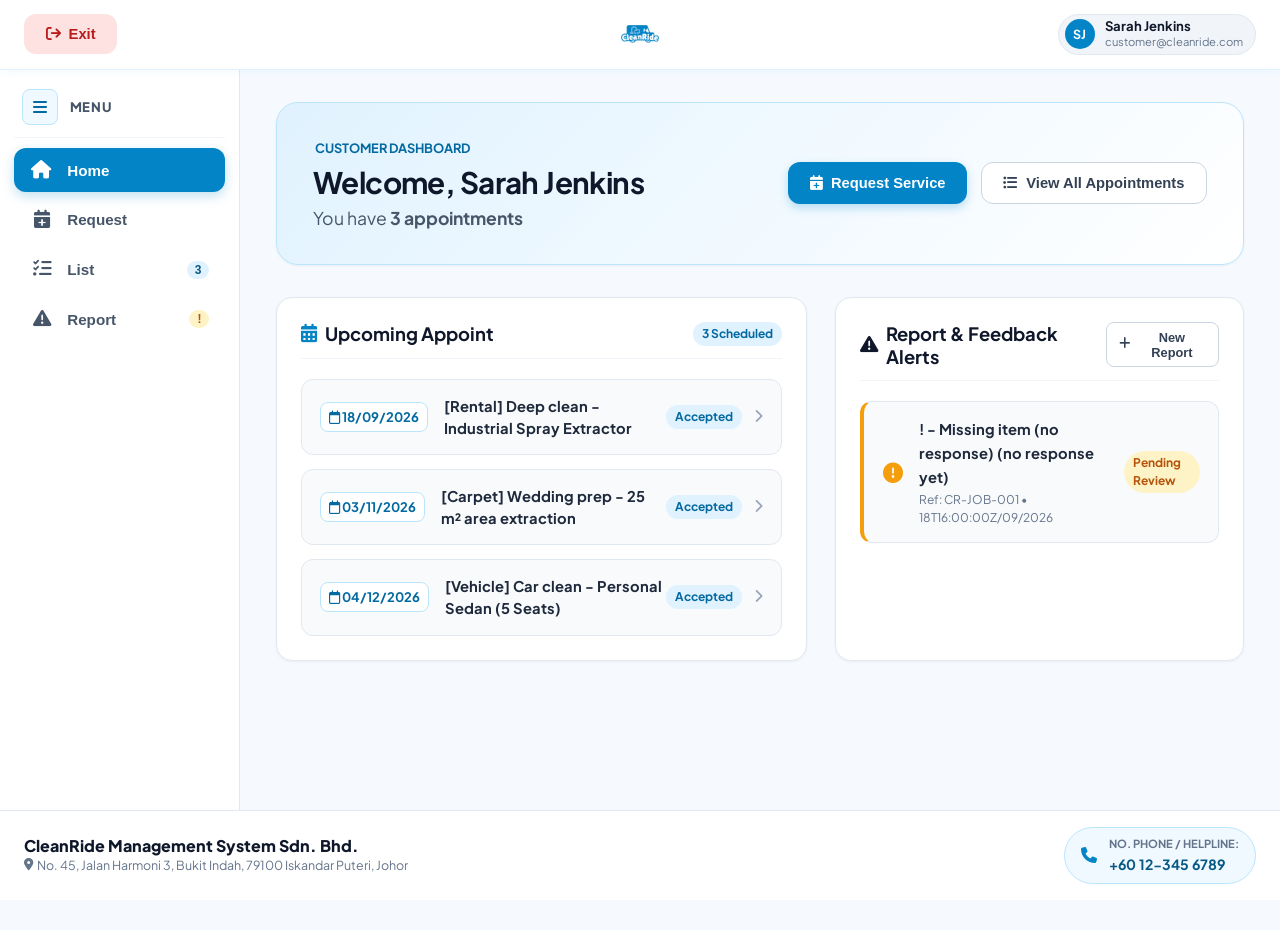
==== commit cdf03c74: "Add files via upload -Fixed header and footer swaped -Added Logo -Sidebar update" ====
--- a/customer.html
+++ b/customer.html
@@ -12,47 +12,52 @@
 </head>
 <body class="customer-app-body">
 
-  <!-- ================= TOP HEADER ================= -->
-  <!-- Header Requirement: (Header: full company name, address, no phone) -->
+  <!-- ================= TOP HEADER (SWAPPED WITH FOOTER) ================= -->
+  <!-- Requirement: Exit is LEFT, Logo is in the CENTER, Profile is moved to the RIGHT -->
   <header class="app-top-header">
     <div class="header-inner">
+      
+      <!-- 1. Left: Exit -->
       <div class="header-left">
-        <button class="sidebar-toggle-btn" id="sidebarToggle" title="Toggle Sidebar" onclick="toggleSidebar()">
-          <i class="fa-solid fa-bars"></i>
-        </button>
-        <div class="header-company-info">
-          <h1 class="header-company-name">CleanRide Management System Sdn. Bhd.</h1>
-          <p class="header-company-address">
-            <i class="fa-solid fa-location-dot"></i> No. 45, Jalan Harmoni 3, Bukit Indah, 79100 Iskandar Puteri, Johor
-          </p>
-        </div>
-      </div>
-
+        <button class="btn btn-exit" onclick="handleExit()" title="Exit & Log Out">
+          <i class="fa-solid fa-arrow-right-from-bracket"></i>
+          <span>Exit</span>
+        </button>
+      </div>
+
+      <!-- 2. Center: Logo (Using given CleanRide logo) -->
+      <div class="header-center">
+        <a href="javascript:void(0)" onclick="navigateTo('home')">
+          <img src="cleanride-logo.png" alt="CleanRide Logo" class="header-logo-image">
+        </a>
+      </div>
+
+      <!-- 3. Right: Profile -->
       <div class="header-right">
-        <div class="header-phone-chip">
-          <i class="fa-solid fa-phone"></i>
-          <div>
-            <span class="phone-label">No. Phone / Helpline:</span>
-            <strong class="phone-number">+60 12-345 6789</strong>
-          </div>
-        </div>
-      </div>
+        <div class="header-profile-box">
+          <div class="user-avatar-small" id="headerAvatar">SJ</div>
+          <div class="header-profile-text">
+            <strong id="headerUserName">Customer Profile</strong>
+            <span id="headerUserEmail">customer@cleanride.com</span>
+          </div>
+        </div>
+      </div>
+
     </div>
   </header>
 
   <div class="app-main-layout">
     
     <!-- ================= COLLAPSIBLE SIDEBAR ================= -->
-    <!-- Wireframe Sidebar: Logo, Home, Request, List, Report -->
+    <!-- Requirement: Three bar brought to sidebar, "Collapse Menu" removed, no empty spaces -->
     <aside class="collapsible-sidebar" id="appSidebar">
-      <div class="sidebar-brand">
-        <div class="logo-box">
-          <i class="fa-solid fa-wand-magic-sparkles"></i>
-        </div>
-        <div class="brand-words">
-          <span class="brand-title-side">CleanRide</span>
-          <span class="brand-tag-side">Customer Portal</span>
-        </div>
+      
+      <!-- Top: Three Bar Hamburger Toggle -->
+      <div class="sidebar-top-bar">
+        <button class="sidebar-toggle-btn" id="sidebarToggle" title="Toggle Sidebar" onclick="toggleSidebar()">
+          <i class="fa-solid fa-bars"></i>
+        </button>
+        <span class="sidebar-title">Menu</span>
       </div>
 
       <nav class="sidebar-nav">
@@ -79,13 +84,6 @@
         </button>
       </nav>
 
-      <!-- Collapse / Expand trigger helper -->
-      <div class="sidebar-collapse-control">
-        <button class="btn-collapse-toggle" onclick="toggleSidebar()">
-          <i class="fa-solid fa-chevron-left" id="collapseChevron"></i>
-          <span class="collapse-label">Collapse Menu</span>
-        </button>
-      </div>
     </aside>
 
     <!-- ================= MAIN SCROLLABLE CONTENT ================= -->
@@ -138,7 +136,7 @@
       </section>
 
       <!-- ================= 2. REQUEST SERVICE (CUSTOMER) ================= -->
-      <!-- Wireframe: Service Booking and Customization, Customer info, Select service category + details & condition, special instructions, submit, + floating window cost breakdown -->
+      <!-- Wireframe: Service Booking and Customization, Customer info (empty inputs), Select service category + details & condition, special instructions, submit, + floating window cost breakdown -->
       <section id="view-request" class="view-panel">
         
         <div class="request-page-layout">
@@ -152,29 +150,29 @@
 
             <form id="custBookingForm" onsubmit="handleRequestSubmit(event)">
               
-              <!-- Section: Customer information form -->
+              <!-- Section: Customer information form (Requirement: empty full name, no phone, date) -->
               <div class="form-box">
                 <h3 class="box-title"><i class="fa-solid fa-user"></i> Customer Information Form</h3>
                 
                 <div class="form-row">
                   <div class="form-group flex-1">
                     <label for="reqCustName">Full Name *</label>
-                    <input type="text" id="reqCustName" required placeholder="e.g. Sarah Jenkins">
+                    <input type="text" id="reqCustName" required placeholder="Enter full name" value="">
                   </div>
                   <div class="form-group flex-1">
                     <label for="reqCustPhone">No. Phone *</label>
-                    <input type="tel" id="reqCustPhone" required placeholder="e.g. +60 12-889 4432">
+                    <input type="tel" id="reqCustPhone" required placeholder="Enter phone number" value="">
                   </div>
                 </div>
 
                 <div class="form-row">
                   <div class="form-group flex-2">
                     <label for="reqCustAddress">Service Address / Location *</label>
-                    <input type="text" id="reqCustAddress" required placeholder="e.g. No 45, Jalan Harmoni 3, Bukit Indah">
+                    <input type="text" id="reqCustAddress" required placeholder="Enter service address" value="">
                   </div>
                   <div class="form-group flex-1">
                     <label for="reqCustDate">Service Date *</label>
-                    <input type="date" id="reqCustDate" required onchange="checkCapacityForDate()">
+                    <input type="date" id="reqCustDate" required onchange="checkCapacityForDate()" value="">
                     <small id="reqCapacityNotice" class="field-hint"></small>
                   </div>
                 </div>
@@ -507,43 +505,30 @@
     </main>
   </div>
 
-  <!-- ================= FOOTER ================= -->
-  <!-- Wireframe Additional Notes: (Footer: logo, profile, exit) -->
+  <!-- ================= BOTTOM FOOTER (SWAPPED WITH HEADER) ================= -->
+  <!-- Requirement: Header information moved to Footer (Full company name, address, no phone) -->
   <footer class="app-bottom-footer">
     <div class="footer-layout">
-      <!-- 1. Logo -->
-      <div class="footer-brand">
-        <div class="logo-box-small">
-          <i class="fa-solid fa-wand-magic-sparkles"></i>
-        </div>
-        <div class="brand-text-sm">
-          <strong>CleanRide</strong>
-          <span>Mobile Upholstery Management</span>
-        </div>
-      </div>
-
-      <!-- 2. Profile -->
-      <div class="footer-profile-chip">
-        <div class="user-avatar-small" id="footerAvatar">SJ</div>
-        <div class="user-info-small">
-          <strong id="footerUserName">Sarah Jenkins</strong>
-          <span id="footerUserEmail">customer@cleanride.com</span>
-        </div>
-      </div>
-
-      <!-- 3. Exit -->
-      <div class="footer-exit">
-        <button class="btn btn-exit" onclick="handleExit()" title="Exit & Log Out">
-          <i class="fa-solid fa-arrow-right-from-bracket"></i>
-          <span>Exit / Log Out</span>
-        </button>
+      <div class="footer-company-info">
+        <h2 class="footer-company-name">CleanRide Management System Sdn. Bhd.</h2>
+        <p class="footer-company-address">
+          <i class="fa-solid fa-location-dot"></i> No. 45, Jalan Harmoni 3, Bukit Indah, 79100 Iskandar Puteri, Johor
+        </p>
+      </div>
+
+      <div class="footer-phone-chip">
+        <i class="fa-solid fa-phone"></i>
+        <div>
+          <span class="phone-label">No. Phone / Helpline:</span>
+          <strong class="phone-number">+60 12-345 6789</strong>
+        </div>
       </div>
     </div>
   </footer>
 
   <!-- ================= POP-OUT WINDOWS / MODALS ================= -->
 
-  <!-- Modal 1: Payment (Customer) (Wireframe exact: Pop out menu on request page: Pay Deposit, Reference, Payment method, Information, Cancel, Submit) -->
+  <!-- Modal 1: Payment (Customer) -->
   <div id="popPaymentModal" class="modal-overlay">
     <div class="modal-card modal-popout">
       <div class="modal-header">
@@ -555,7 +540,6 @@
       </div>
 
       <div class="modal-body">
-        <!-- Reference -->
         <div class="pop-field-group">
           <label class="pop-label">Booking Reference</label>
           <div class="pop-ref-box" id="payModalRef">CR-JOB-001</div>
@@ -566,7 +550,6 @@
           <strong id="payModalDepositVal">RM 37.50</strong>
         </div>
 
-        <!-- Payment Method -->
         <div class="pop-field-group">
           <label class="pop-label">Payment Method</label>
           <div class="pay-method-grid">
@@ -585,10 +568,9 @@
           </div>
         </div>
 
-        <!-- Information -->
         <div class="pop-field-group">
           <label class="pop-label">Cardholder / Payer Information</label>
-          <input type="text" id="payModalCardName" value="Sarah Jenkins" class="mb-2">
+          <input type="text" id="payModalCardName" placeholder="Cardholder Name" class="mb-2">
           <input type="text" value="•••• •••• •••• 4242" readonly class="mb-2">
           <div class="form-row">
             <input type="text" value="12/28" readonly class="flex-1">
@@ -602,7 +584,6 @@
         </div>
       </div>
 
-      <!-- Cancel, Submit buttons (Wireframe exact) -->
       <div class="modal-footer">
         <button type="button" class="btn btn-secondary" onclick="closeModal('popPaymentModal')">
           Cancel
@@ -614,7 +595,7 @@
     </div>
   </div>
 
-  <!-- Modal 2: Appointment Details Pop Out Window (Wireframe exact: "+ details of the appointment will shows as pop out window") -->
+  <!-- Modal 2: Appointment Details Pop Out Window -->
   <div id="popApptDetailsModal" class="modal-overlay">
     <div class="modal-card modal-lg">
       <div class="modal-header">
--- a/style.css
+++ b/style.css
@@ -52,8 +52,8 @@
 
   --font-main: 'Plus Jakarta Sans', system-ui, -apple-system, sans-serif;
   --transition: all 0.22s cubic-bezier(0.4, 0, 0.2, 1);
-  --sidebar-width: 250px;
-  --sidebar-collapsed-width: 76px;
+  --sidebar-width: 240px;
+  --sidebar-collapsed-width: 72px;
 }
 
 /* Base Reset */
@@ -89,7 +89,7 @@
 }
 
 /* =========================================================
-   1. AUTHENTICATION PAGES (login.html)
+   1. AUTHENTICATION (login.html)
    ========================================================= */
 .auth-body {
   min-height: 100vh;
@@ -240,7 +240,11 @@
 }
 
 /* =========================================================
-   2. CUSTOMER PORTAL APPLICATION SHELL (customer.html)
+   2. TOP HEADER (SWAPPED WITH FOOTER)
+   Requirement:
+   - Exit is LEFT
+   - Logo in the CENTER (Given cleanride-logo.png)
+   - Profile moved to the RIGHT
    ========================================================= */
 .customer-app-body {
   display: flex;
@@ -248,7 +252,6 @@
   min-height: 100vh;
 }
 
-/* --- Header Requirement: (Header: full company name, address, no phone) --- */
 .app-top-header {
   position: sticky;
   top: 0;
@@ -262,85 +265,110 @@
   display: flex;
   justify-content: space-between;
   align-items: center;
-  padding: 0.85rem 1.5rem;
+  padding: 0.65rem 1.5rem;
   max-width: 1440px;
   margin: 0 auto;
 }
 
+/* Left: Exit */
 .header-left {
-  display: flex;
-  align-items: center;
-  gap: 1rem;
-}
-
-.sidebar-toggle-btn {
-  background: var(--primary-50);
-  border: 1px solid var(--primary-200);
-  color: var(--primary-700);
-  width: 40px;
-  height: 40px;
+  flex: 1;
+  display: flex;
+  justify-content: flex-start;
+  align-items: center;
+}
+
+.btn-exit {
+  background: var(--rose-100);
+  color: var(--rose-700);
+  border: 1px solid rgba(239, 68, 68, 0.25);
+  padding: 0.5rem 1rem;
+  font-size: 0.85rem;
   border-radius: var(--radius-md);
   cursor: pointer;
-  display: flex;
-  align-items: center;
+  display: inline-flex;
+  align-items: center;
+  gap: 6px;
+  font-weight: 700;
+  transition: var(--transition);
+}
+
+.btn-exit:hover {
+  background: var(--rose-500);
+  color: #fff;
+}
+
+/* Center: Logo */
+.header-center {
+  flex: 1;
+  display: flex;
   justify-content: center;
-  font-size: 1.1rem;
-  transition: var(--transition);
-}
-
-.sidebar-toggle-btn:hover {
+  align-items: center;
+}
+
+.header-logo-image {
+  height: 48px;
+  width: auto;
+  max-width: 170px;
+  object-fit: contain;
+  display: block;
+  cursor: pointer;
+}
+
+/* Right: Profile */
+.header-right {
+  flex: 1;
+  display: flex;
+  justify-content: flex-end;
+  align-items: center;
+}
+
+.header-profile-box {
+  display: flex;
+  align-items: center;
+  gap: 0.65rem;
+  background: var(--slate-100);
+  padding: 4px 12px 4px 6px;
+  border-radius: 999px;
+  border: 1px solid var(--slate-200);
+}
+
+.user-avatar-small {
+  width: 30px;
+  height: 30px;
+  border-radius: 50%;
   background: var(--primary-600);
   color: #fff;
-}
-
-.header-company-info {
+  font-weight: 700;
+  font-size: 0.78rem;
+  display: flex;
+  align-items: center;
+  justify-content: center;
+}
+
+.header-profile-text {
   display: flex;
   flex-direction: column;
 }
 
-.header-company-name {
-  font-size: 1.1rem;
-  font-weight: 800;
+.header-profile-text strong {
+  font-size: 0.82rem;
   color: var(--slate-900);
-}
-
-.header-company-address {
-  font-size: 0.78rem;
+  line-height: 1.1;
+}
+
+.header-profile-text span {
+  font-size: 0.7rem;
   color: var(--slate-500);
-  display: flex;
-  align-items: center;
-  gap: 4px;
-}
-
-.header-phone-chip {
-  display: flex;
-  align-items: center;
-  gap: 0.75rem;
-  background: var(--primary-50);
-  border: 1px solid var(--primary-200);
-  padding: 0.45rem 1rem;
-  border-radius: 999px;
-  color: var(--primary-800);
-}
-
-.header-phone-chip i {
-  color: var(--primary-600);
-}
-
-.phone-label {
-  display: block;
-  font-size: 0.7rem;
-  text-transform: uppercase;
-  font-weight: 700;
-  color: var(--slate-500);
-}
-
-.phone-number {
-  font-size: 0.88rem;
-  font-weight: 700;
-}
-
-/* --- Layout Grid: Sidebar + Scrollable Content --- */
+}
+
+/* =========================================================
+   3. SIDEBAR (NO EMPTY SPACES, THREE BAR AT TOP)
+   Requirement:
+   - Bring three bar to sidebar
+   - Remove "Collapse Menu" button
+   - No empty spaces in sidebar
+   ========================================================= */
 .app-main-layout {
   display: flex;
   flex: 1;
@@ -349,7 +377,6 @@
   margin: 0 auto;
 }
 
-/* --- Collapsible Sidebar --- */
 .collapsible-sidebar {
   width: var(--sidebar-width);
   min-width: var(--sidebar-width);
@@ -357,81 +384,78 @@
   border-right: 1.5px solid var(--slate-200);
   display: flex;
   flex-direction: column;
-  justify-content: space-between;
-  padding: 1.25rem 0.85rem;
+  justify-content: flex-start;
+  padding: 0.85rem;
   transition: width 0.25s cubic-bezier(0.4, 0, 0.2, 1);
   position: sticky;
-  top: 68px;
-  height: calc(100vh - 68px - 64px);
+  top: 66px;
+  height: calc(100vh - 66px - 64px);
   overflow-y: auto;
 }
 
 .collapsible-sidebar.collapsed {
   width: var(--sidebar-collapsed-width);
   min-width: var(--sidebar-collapsed-width);
-  padding: 1.25rem 0.5rem;
-}
-
-.sidebar-brand {
+  padding: 0.85rem 0.5rem;
+}
+
+/* Top: Three Bar Hamburger Toggle */
+.sidebar-top-bar {
   display: flex;
   align-items: center;
   gap: 0.75rem;
-  padding: 0.5rem 0.5rem 1.25rem;
+  padding: 0.35rem 0.5rem 0.75rem;
   border-bottom: 1px solid var(--slate-100);
-  margin-bottom: 1rem;
-}
-
-.logo-box {
-  width: 42px;
-  height: 42px;
-  min-width: 42px;
-  background: linear-gradient(135deg, var(--primary-500), var(--primary-700));
+  margin-bottom: 0.65rem;
+}
+
+.sidebar-toggle-btn {
+  background: var(--primary-50);
+  border: 1px solid var(--primary-200);
+  color: var(--primary-700);
+  width: 36px;
+  height: 36px;
+  min-width: 36px;
+  border-radius: var(--radius-sm);
+  cursor: pointer;
+  display: flex;
+  align-items: center;
+  justify-content: center;
+  font-size: 1rem;
+  transition: var(--transition);
+}
+
+.sidebar-toggle-btn:hover {
+  background: var(--primary-600);
   color: #fff;
-  border-radius: var(--radius-md);
-  display: flex;
-  align-items: center;
-  justify-content: center;
-  font-size: 1.15rem;
-  box-shadow: 0 4px 10px rgba(14, 165, 233, 0.35);
-}
-
-.brand-words {
+  border-color: var(--primary-600);
+}
+
+.sidebar-title {
+  font-size: 0.82rem;
+  font-weight: 800;
+  text-transform: uppercase;
+  letter-spacing: 0.05em;
+  color: var(--slate-600);
+  white-space: nowrap;
+}
+
+.collapsible-sidebar.collapsed .sidebar-title {
+  display: none;
+}
+
+/* Navigation items without empty gaps */
+.sidebar-nav {
   display: flex;
   flex-direction: column;
-  overflow: hidden;
-  white-space: nowrap;
-}
-
-.brand-title-side {
-  font-size: 1.15rem;
-  font-weight: 800;
-  color: var(--slate-900);
-}
-
-.brand-tag-side {
-  font-size: 0.72rem;
-  font-weight: 700;
-  color: var(--primary-600);
-  text-transform: uppercase;
-}
-
-.collapsible-sidebar.collapsed .brand-words {
-  display: none;
-}
-
-/* Nav Items: Home, Request, List, Report */
-.sidebar-nav {
-  display: flex;
-  flex-direction: column;
-  gap: 0.45rem;
-  flex: 1;
+  gap: 0.35rem;
 }
 
 .nav-item {
   display: flex;
   align-items: center;
   gap: 0.85rem;
-  padding: 0.85rem 1rem;
+  padding: 0.8rem 1rem;
   border-radius: var(--radius-md);
   border: none;
   background: transparent;
@@ -488,37 +512,9 @@
   display: none;
 }
 
-.sidebar-collapse-control {
-  padding-top: 1rem;
-  border-top: 1px solid var(--slate-100);
-}
-
-.btn-collapse-toggle {
-  display: flex;
-  align-items: center;
-  gap: 0.65rem;
-  width: 100%;
-  padding: 0.65rem 0.85rem;
-  border-radius: var(--radius-sm);
-  background: var(--slate-50);
-  border: 1px solid var(--slate-200);
-  color: var(--slate-500);
-  font-size: 0.82rem;
-  font-weight: 600;
-  cursor: pointer;
-  transition: var(--transition);
-}
-
-.btn-collapse-toggle:hover {
-  background: var(--slate-100);
-  color: var(--slate-800);
-}
-
-.collapsible-sidebar.collapsed .collapse-label {
-  display: none;
-}
-
-/* --- Scrollable Page Content --- */
+/* =========================================================
+   4. SCROLLABLE PAGE CONTENT
+   ========================================================= */
 .page-content-wrapper {
   flex: 1;
   padding: 2rem 2.25rem 4rem;
@@ -540,7 +536,7 @@
 }
 
 /* =========================================================
-   3. PANEL 1: HOMEPAGE (CUSTOMER)
+   5. HOMEPAGE VIEW
    ========================================================= */
 .welcome-banner-card {
   background: linear-gradient(135deg, #e0f2fe 0%, #f0f9ff 50%, #ffffff 100%);
@@ -699,7 +695,7 @@
 }
 
 /* =========================================================
-   4. PANEL 2: REQUEST (CUSTOMER)
+   6. REQUEST FORM & FLOATING WINDOW
    ========================================================= */
 .request-page-layout {
   display: grid;
@@ -919,7 +915,7 @@
   box-shadow: 0 0 0 2px rgba(14, 165, 233, 0.2);
 }
 
-/* --- Floating Window Cost Breakdown --- */
+/* Floating Cost Breakdown Window */
 .floating-cost-sidebar {
   position: sticky;
   top: 85px;
@@ -1024,7 +1020,7 @@
 }
 
 /* =========================================================
-   5. PANEL 3 & 4: LIST (APPOINTMENTS)
+   7. LIST & APPOINTMENTS
    ========================================================= */
 .list-header-banner {
   display: flex;
@@ -1110,7 +1106,7 @@
 }
 
 /* =========================================================
-   6. PANEL 5: LODGE COMPLAINT / REPORT
+   8. LODGE COMPLAINT / REPORT
    ========================================================= */
 .report-two-col-grid {
   display: grid;
@@ -1183,7 +1179,11 @@
 }
 
 /* =========================================================
-   7. FOOTER (Footer: logo, profile, exit)
+   9. BOTTOM FOOTER (SWAPPED WITH HEADER)
+   Requirement:
+   - Full Company Name
+   - Address
+   - No. Phone
    ========================================================= */
 .app-bottom-footer {
   background: #ffffff;
@@ -1200,101 +1200,59 @@
   align-items: center;
   max-width: 1440px;
   margin: 0 auto;
-}
-
-.footer-brand {
-  display: flex;
-  align-items: center;
-  gap: 0.65rem;
-}
-
-.logo-box-small {
-  width: 32px;
-  height: 32px;
-  background: var(--primary-600);
-  color: #fff;
-  border-radius: var(--radius-sm);
-  display: flex;
-  align-items: center;
-  justify-content: center;
-  font-size: 0.9rem;
-}
-
-.brand-text-sm {
+  flex-wrap: wrap;
+  gap: 0.75rem;
+}
+
+.footer-company-info {
   display: flex;
   flex-direction: column;
 }
 
-.brand-text-sm strong {
+.footer-company-name {
+  font-size: 1rem;
+  font-weight: 800;
+  color: var(--slate-900);
+}
+
+.footer-company-address {
+  font-size: 0.78rem;
+  color: var(--slate-500);
+  display: flex;
+  align-items: center;
+  gap: 4px;
+}
+
+.footer-phone-chip {
+  display: flex;
+  align-items: center;
+  gap: 0.75rem;
+  background: var(--primary-50);
+  border: 1px solid var(--primary-200);
+  padding: 0.45rem 1rem;
+  border-radius: 999px;
+  color: var(--primary-800);
+}
+
+.footer-phone-chip i {
+  color: var(--primary-600);
+}
+
+.phone-label {
+  display: block;
+  font-size: 0.7rem;
+  text-transform: uppercase;
+  font-weight: 700;
+  color: var(--slate-500);
+}
+
+.phone-number {
   font-size: 0.88rem;
-  color: var(--slate-900);
-}
-
-.brand-text-sm span {
-  font-size: 0.72rem;
-  color: var(--slate-500);
-}
-
-.footer-profile-chip {
-  display: flex;
-  align-items: center;
-  gap: 0.65rem;
-  background: var(--slate-100);
-  padding: 4px 12px 4px 6px;
-  border-radius: 999px;
-  border: 1px solid var(--slate-200);
-}
-
-.user-avatar-small {
-  width: 28px;
-  height: 28px;
-  border-radius: 50%;
-  background: var(--primary-600);
-  color: #fff;
-  font-weight: 700;
-  font-size: 0.75rem;
-  display: flex;
-  align-items: center;
-  justify-content: center;
-}
-
-.user-info-small {
-  display: flex;
-  flex-direction: column;
-}
-
-.user-info-small strong {
-  font-size: 0.8rem;
-  color: var(--slate-900);
-}
-
-.user-info-small span {
-  font-size: 0.7rem;
-  color: var(--slate-500);
-}
-
-.btn-exit {
-  background: var(--rose-100);
-  color: var(--rose-700);
-  border: 1px solid rgba(239, 68, 68, 0.2);
-  padding: 0.5rem 1rem;
-  font-size: 0.85rem;
-  border-radius: var(--radius-md);
-  cursor: pointer;
-  display: inline-flex;
-  align-items: center;
-  gap: 6px;
-  font-weight: 700;
-  transition: var(--transition);
-}
-
-.btn-exit:hover {
-  background: var(--rose-500);
-  color: #fff;
+  font-weight: 700;
 }
 
 /* =========================================================
-   8. POP-OUT WINDOWS & MODALS
+   10. MODALS & POP-OUT WINDOWS
    ========================================================= */
 .modal-overlay {
   position: fixed;
@@ -1379,7 +1337,7 @@
   gap: 0.75rem;
 }
 
-/* Modal Popout Internals (Pay Deposit) */
+/* Modal Popout Internals */
 .pop-field-group {
   margin-bottom: 1.25rem;
 }
@@ -1524,7 +1482,7 @@
 }
 
 /* =========================================================
-   9. BUTTONS, BADGES, TOASTS
+   11. BUTTONS, BADGES, TOASTS
    ========================================================= */
 .btn {
   display: inline-flex;
@@ -1672,7 +1630,8 @@
     border-bottom: 1.5px solid var(--slate-200);
   }
   .sidebar-nav { flex-direction: row; overflow-x: auto; }
-  .sidebar-brand, .sidebar-collapse-control { display: none; }
+  .sidebar-top-bar { display: none; }
   .page-content-wrapper { padding: 1.25rem 1rem 3rem; }
+  .header-inner { flex-direction: column; gap: 0.5rem; text-align: center; }
   .footer-layout { flex-direction: column; gap: 0.75rem; text-align: center; }
 }
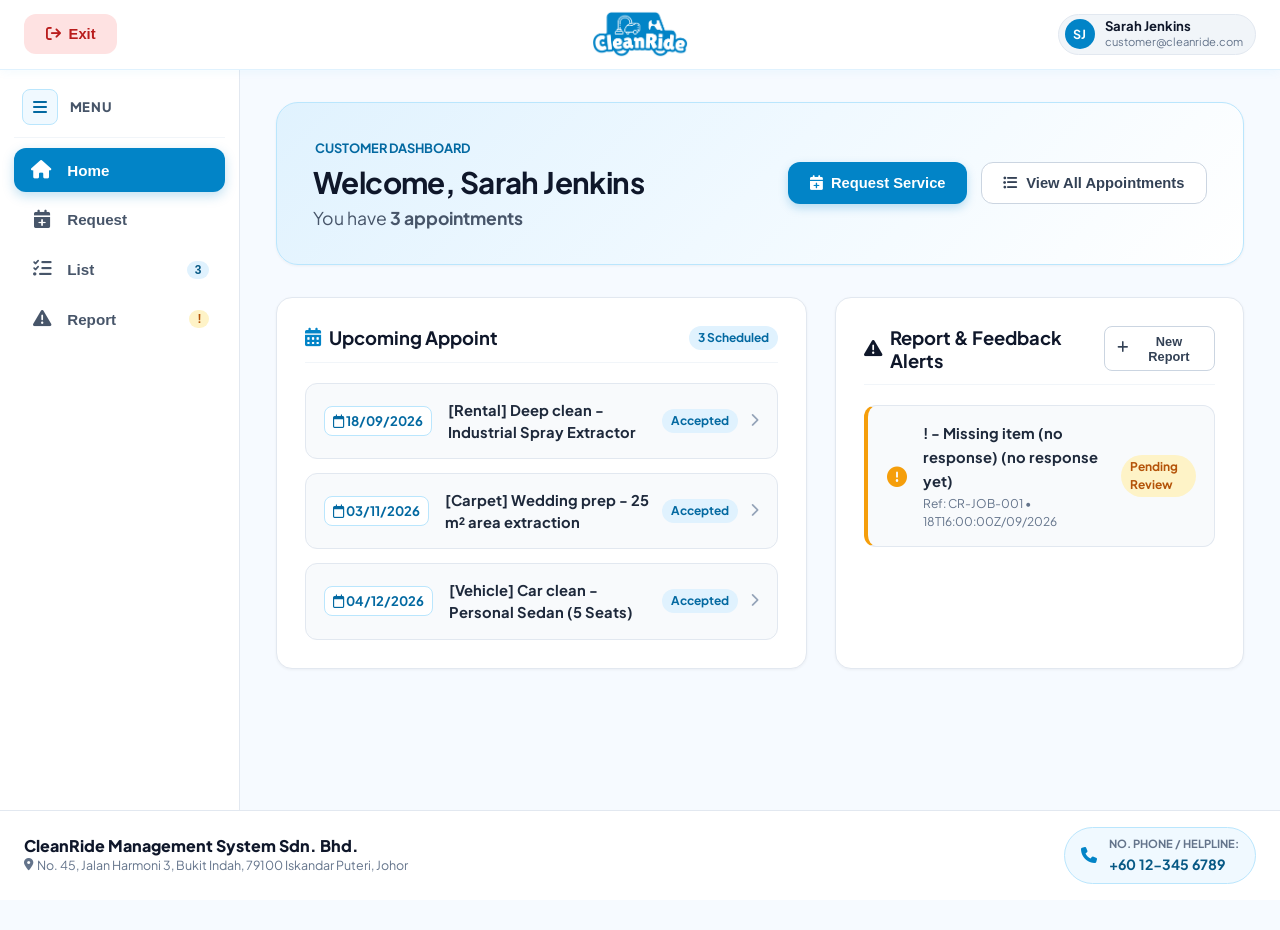
==== commit 540ad7bc: "Add files via upload" ====
--- a/customer.html
+++ b/customer.html
@@ -8,7 +8,7 @@
   <link rel="preconnect" href="https://fonts.gstatic.com" crossorigin>
   <link href="https://fonts.googleapis.com/css2?family=Plus+Jakarta+Sans:wght@300;400;500;600;700;800&display=swap" rel="stylesheet">
   <link rel="stylesheet" href="https://cdnjs.cloudflare.com/ajax/libs/font-awesome/6.4.0/css/all.min.css">
-  <link rel="stylesheet" href="style.css">
+  <link rel="stylesheet" href="customer.css">
 </head>
 <body class="customer-app-body">
 
--- a/customer.css
+++ b/customer.css
@@ -0,0 +1,1493 @@
+/* =========================================================
+   CleanRide Management System - Customer Portal Styles
+   ========================================================= */
+
+:root {
+  /* Soft Blue Palette */
+  --primary-50: #f0f9ff;
+  --primary-100: #e0f2fe;
+  --primary-200: #bae6fd;
+  --primary-300: #7dd3fc;
+  --primary-400: #38bdf8;
+  --primary-500: #0ea5e9;
+  --primary-600: #0284c7;
+  --primary-700: #0369a1;
+  --primary-800: #075985;
+  --primary-900: #0c4a6e;
+
+  /* Slate Neutrals */
+  --slate-50: #f8fafc;
+  --slate-100: #f1f5f9;
+  --slate-200: #e2e8f0;
+  --slate-300: #cbd5e1;
+  --slate-400: #94a3b8;
+  --slate-500: #64748b;
+  --slate-600: #475569;
+  --slate-700: #334155;
+  --slate-800: #1e293b;
+  --slate-900: #0f172a;
+
+  /* Functional Accents */
+  --emerald-500: #10b981;
+  --emerald-100: #d1fae5;
+  --emerald-700: #047857;
+
+  --amber-500: #f59e0b;
+  --amber-100: #fef3c7;
+  --amber-700: #b45309;
+
+  --rose-500: #ef4444;
+  --rose-100: #fee2e2;
+  --rose-700: #b91c1c;
+
+  /* Radii & Shadows */
+  --radius-sm: 8px;
+  --radius-md: 12px;
+  --radius-lg: 16px;
+  --radius-xl: 22px;
+  --shadow-sm: 0 1px 3px rgba(15, 23, 42, 0.05);
+  --shadow-md: 0 4px 14px -2px rgba(15, 23, 42, 0.07), 0 2px 6px -2px rgba(14, 165, 233, 0.04);
+  --shadow-lg: 0 12px 28px -4px rgba(15, 23, 42, 0.1), 0 4px 12px -2px rgba(14, 165, 233, 0.06);
+  --shadow-floating: 0 16px 36px -6px rgba(2, 132, 199, 0.2);
+
+  --font-main: 'Plus Jakarta Sans', system-ui, -apple-system, sans-serif;
+  --transition: all 0.22s cubic-bezier(0.4, 0, 0.2, 1);
+  --sidebar-width: 240px;
+  --sidebar-collapsed-width: 72px;
+}
+
+/* Base Reset */
+* {
+  margin: 0;
+  padding: 0;
+  box-sizing: border-box;
+}
+
+html, body {
+  font-family: var(--font-main);
+  background-color: #f6faff;
+  color: var(--slate-800);
+  line-height: 1.5;
+  -webkit-font-smoothing: antialiased;
+  min-height: 100vh;
+}
+
+h1, h2, h3, h4 {
+  font-weight: 700;
+  color: var(--slate-900);
+  line-height: 1.25;
+}
+
+p {
+  color: var(--slate-600);
+  font-size: 0.92rem;
+}
+
+a {
+  color: var(--primary-600);
+  text-decoration: none;
+}
+
+/* =========================================================
+   1. CUSTOMER PORTAL APPLICATION SHELL
+   ========================================================= */
+.customer-app-body {
+  display: flex;
+  flex-direction: column;
+  min-height: 100vh;
+}
+
+/* =========================================================
+   2. TOP HEADER (SWAPPED WITH FOOTER)
+   Requirement:
+   - Exit is LEFT
+   - Logo in the CENTER (Using cleanride-logo.png)
+   - Profile moved to the RIGHT
+   ========================================================= */
+.app-top-header {
+  position: sticky;
+  top: 0;
+  z-index: 100;
+  background: #ffffff;
+  border-bottom: 1.5px solid var(--primary-100);
+  box-shadow: 0 2px 10px rgba(14, 165, 233, 0.05);
+}
+
+.header-inner {
+  display: flex;
+  justify-content: space-between;
+  align-items: center;
+  padding: 0.65rem 1.5rem;
+  max-width: 1440px;
+  margin: 0 auto;
+}
+
+/* Left: Exit */
+.header-left {
+  flex: 1;
+  display: flex;
+  justify-content: flex-start;
+  align-items: center;
+}
+
+.btn-exit {
+  background: var(--rose-100);
+  color: var(--rose-700);
+  border: 1px solid rgba(239, 68, 68, 0.25);
+  padding: 0.5rem 1rem;
+  font-size: 0.85rem;
+  border-radius: var(--radius-md);
+  cursor: pointer;
+  display: inline-flex;
+  align-items: center;
+  gap: 6px;
+  font-weight: 700;
+  transition: var(--transition);
+}
+
+.btn-exit:hover {
+  background: var(--rose-500);
+  color: #fff;
+}
+
+/* Center: Logo */
+.header-center {
+  flex: 1;
+  display: flex;
+  justify-content: center;
+  align-items: center;
+}
+
+.header-logo-image {
+  height: 48px;
+  width: auto;
+  max-width: 170px;
+  object-fit: contain;
+  display: block;
+  cursor: pointer;
+}
+
+/* Right: Profile */
+.header-right {
+  flex: 1;
+  display: flex;
+  justify-content: flex-end;
+  align-items: center;
+}
+
+.header-profile-box {
+  display: flex;
+  align-items: center;
+  gap: 0.65rem;
+  background: var(--slate-100);
+  padding: 4px 12px 4px 6px;
+  border-radius: 999px;
+  border: 1px solid var(--slate-200);
+}
+
+.user-avatar-small {
+  width: 30px;
+  height: 30px;
+  border-radius: 50%;
+  background: var(--primary-600);
+  color: #fff;
+  font-weight: 700;
+  font-size: 0.78rem;
+  display: flex;
+  align-items: center;
+  justify-content: center;
+}
+
+.header-profile-text {
+  display: flex;
+  flex-direction: column;
+}
+
+.header-profile-text strong {
+  font-size: 0.82rem;
+  color: var(--slate-900);
+  line-height: 1.1;
+}
+
+.header-profile-text span {
+  font-size: 0.7rem;
+  color: var(--slate-500);
+}
+
+/* =========================================================
+   3. SIDEBAR (THREE BAR AT TOP, NO EMPTY SPACES)
+   Requirement:
+   - Bring three bar to sidebar
+   - Remove "Collapse Menu" button
+   - No empty spaces in sidebar
+   ========================================================= */
+.app-main-layout {
+  display: flex;
+  flex: 1;
+  max-width: 1440px;
+  width: 100%;
+  margin: 0 auto;
+}
+
+.collapsible-sidebar {
+  width: var(--sidebar-width);
+  min-width: var(--sidebar-width);
+  background: #ffffff;
+  border-right: 1.5px solid var(--slate-200);
+  display: flex;
+  flex-direction: column;
+  justify-content: flex-start;
+  padding: 0.85rem;
+  transition: width 0.25s cubic-bezier(0.4, 0, 0.2, 1);
+  position: sticky;
+  top: 66px;
+  height: calc(100vh - 66px - 64px);
+  overflow-y: auto;
+}
+
+.collapsible-sidebar.collapsed {
+  width: var(--sidebar-collapsed-width);
+  min-width: var(--sidebar-collapsed-width);
+  padding: 0.85rem 0.5rem;
+}
+
+/* Top: Three Bar Hamburger Toggle */
+.sidebar-top-bar {
+  display: flex;
+  align-items: center;
+  gap: 0.75rem;
+  padding: 0.35rem 0.5rem 0.75rem;
+  border-bottom: 1px solid var(--slate-100);
+  margin-bottom: 0.65rem;
+}
+
+.sidebar-toggle-btn {
+  background: var(--primary-50);
+  border: 1px solid var(--primary-200);
+  color: var(--primary-700);
+  width: 36px;
+  height: 36px;
+  min-width: 36px;
+  border-radius: var(--radius-sm);
+  cursor: pointer;
+  display: flex;
+  align-items: center;
+  justify-content: center;
+  font-size: 1rem;
+  transition: var(--transition);
+}
+
+.sidebar-toggle-btn:hover {
+  background: var(--primary-600);
+  color: #fff;
+  border-color: var(--primary-600);
+}
+
+.sidebar-title {
+  font-size: 0.82rem;
+  font-weight: 800;
+  text-transform: uppercase;
+  letter-spacing: 0.05em;
+  color: var(--slate-600);
+  white-space: nowrap;
+}
+
+.collapsible-sidebar.collapsed .sidebar-title {
+  display: none;
+}
+
+/* Navigation items without empty gaps */
+.sidebar-nav {
+  display: flex;
+  flex-direction: column;
+  gap: 0.35rem;
+}
+
+.nav-item {
+  display: flex;
+  align-items: center;
+  gap: 0.85rem;
+  padding: 0.8rem 1rem;
+  border-radius: var(--radius-md);
+  border: none;
+  background: transparent;
+  color: var(--slate-600);
+  font-size: 0.95rem;
+  font-weight: 600;
+  cursor: pointer;
+  transition: var(--transition);
+  width: 100%;
+  text-align: left;
+  white-space: nowrap;
+  position: relative;
+}
+
+.nav-item .nav-icon {
+  font-size: 1.15rem;
+  min-width: 24px;
+  text-align: center;
+}
+
+.nav-item:hover {
+  background: var(--primary-50);
+  color: var(--primary-700);
+}
+
+.nav-item.active {
+  background: var(--primary-600);
+  color: #ffffff;
+  box-shadow: 0 4px 12px rgba(2, 132, 199, 0.25);
+}
+
+.nav-counter {
+  margin-left: auto;
+  font-size: 0.75rem;
+  font-weight: 700;
+  padding: 2px 8px;
+  border-radius: 999px;
+  background: var(--primary-100);
+  color: var(--primary-800);
+}
+
+.nav-item.active .nav-counter {
+  background: rgba(255, 255, 255, 0.25);
+  color: #fff;
+}
+
+.count-alert {
+  background: var(--amber-100);
+  color: var(--amber-700);
+}
+
+.collapsible-sidebar.collapsed .nav-text,
+.collapsible-sidebar.collapsed .nav-counter {
+  display: none;
+}
+
+/* =========================================================
+   4. SCROLLABLE PAGE CONTENT
+   ========================================================= */
+.page-content-wrapper {
+  flex: 1;
+  padding: 2rem 2.25rem 4rem;
+  overflow-y: auto;
+}
+
+.view-panel {
+  display: none;
+}
+
+.view-panel.active {
+  display: block;
+  animation: fadeIn 0.2s ease-out;
+}
+
+@keyframes fadeIn {
+  from { opacity: 0; transform: translateY(6px); }
+  to { opacity: 1; transform: translateY(0); }
+}
+
+/* =========================================================
+   5. HOMEPAGE VIEW
+   ========================================================= */
+.welcome-banner-card {
+  background: linear-gradient(135deg, #e0f2fe 0%, #f0f9ff 50%, #ffffff 100%);
+  border: 1.5px solid var(--primary-200);
+  border-radius: var(--radius-xl);
+  padding: 2rem 2.25rem;
+  margin-bottom: 2rem;
+  display: flex;
+  justify-content: space-between;
+  align-items: center;
+  box-shadow: var(--shadow-sm);
+}
+
+.welcome-kicker {
+  font-size: 0.8rem;
+  font-weight: 700;
+  text-transform: uppercase;
+  color: var(--primary-700);
+  display: inline-block;
+  margin-bottom: 0.4rem;
+}
+
+.welcome-heading {
+  font-size: 1.85rem;
+  letter-spacing: -0.02em;
+}
+
+.welcome-sub {
+  font-size: 1.1rem;
+  color: var(--slate-600);
+  margin-top: 4px;
+}
+
+.welcome-quick-actions {
+  display: flex;
+  gap: 0.85rem;
+}
+
+.home-sections-grid {
+  display: grid;
+  grid-template-columns: 1.3fr 1fr;
+  gap: 1.75rem;
+}
+
+.home-widget-card {
+  background: #fff;
+  border: 1px solid var(--slate-200);
+  border-radius: var(--radius-lg);
+  padding: 1.5rem;
+  box-shadow: var(--shadow-sm);
+}
+
+.widget-header {
+  display: flex;
+  justify-content: space-between;
+  align-items: center;
+  margin-bottom: 1.25rem;
+  padding-bottom: 0.75rem;
+  border-bottom: 1px solid var(--slate-100);
+}
+
+.widget-header h3 {
+  font-size: 1.15rem;
+  display: flex;
+  align-items: center;
+  gap: 0.5rem;
+}
+
+.upcoming-strip-list, .reports-strip-list {
+  display: flex;
+  flex-direction: column;
+  gap: 0.85rem;
+}
+
+.strip-item {
+  background: var(--slate-50);
+  border: 1px solid var(--slate-200);
+  border-radius: var(--radius-md);
+  padding: 0.95rem 1.15rem;
+  display: flex;
+  justify-content: space-between;
+  align-items: center;
+  cursor: pointer;
+  transition: var(--transition);
+}
+
+.strip-item:hover {
+  background: var(--primary-50);
+  border-color: var(--primary-300);
+  transform: translateY(-1px);
+}
+
+.strip-left {
+  display: flex;
+  align-items: center;
+  gap: 1rem;
+}
+
+.strip-date {
+  font-size: 0.82rem;
+  font-weight: 700;
+  color: var(--primary-700);
+  background: #fff;
+  padding: 4px 8px;
+  border-radius: var(--radius-sm);
+  border: 1px solid var(--primary-200);
+  white-space: nowrap;
+}
+
+.strip-title {
+  font-size: 0.92rem;
+  font-weight: 700;
+  color: var(--slate-800);
+}
+
+.strip-right {
+  display: flex;
+  align-items: center;
+  gap: 0.75rem;
+}
+
+.strip-arrow {
+  color: var(--slate-400);
+  font-size: 0.85rem;
+}
+
+.strip-alert-item {
+  border-left: 4px solid var(--amber-500);
+}
+
+.alert-exclamation {
+  color: var(--amber-500);
+  font-size: 1.25rem;
+}
+
+.strip-sub {
+  display: block;
+  font-size: 0.75rem;
+  color: var(--slate-500);
+  margin-top: 2px;
+}
+
+.empty-state-card {
+  padding: 2.5rem 1.5rem;
+  text-align: center;
+  color: var(--slate-400);
+  display: flex;
+  flex-direction: column;
+  align-items: center;
+  gap: 0.75rem;
+}
+
+.empty-state-card i {
+  font-size: 2rem;
+  color: var(--slate-300);
+}
+
+/* =========================================================
+   6. REQUEST FORM & FLOATING WINDOW
+   ========================================================= */
+.request-page-layout {
+  display: grid;
+  grid-template-columns: 1.6fr 1fr;
+  gap: 1.75rem;
+  align-items: start;
+}
+
+.card {
+  background: #ffffff;
+  border: 1px solid var(--slate-200);
+  border-radius: var(--radius-lg);
+  padding: 1.75rem;
+  box-shadow: var(--shadow-sm);
+}
+
+.request-form-container {
+  padding: 2rem;
+}
+
+.card-header-clean {
+  margin-bottom: 1.75rem;
+  padding-bottom: 1.25rem;
+  border-bottom: 1px solid var(--slate-100);
+}
+
+.card-header-clean h2 {
+  font-size: 1.45rem;
+  margin: 0.4rem 0 0.25rem;
+}
+
+.hero-tag {
+  display: inline-flex;
+  align-items: center;
+  gap: 6px;
+  font-size: 0.75rem;
+  font-weight: 700;
+  color: var(--primary-700);
+  background: var(--primary-100);
+  padding: 3px 10px;
+  border-radius: 999px;
+  text-transform: uppercase;
+}
+
+.form-box {
+  margin-bottom: 1.75rem;
+  padding-bottom: 1.5rem;
+  border-bottom: 1px dashed var(--slate-200);
+}
+
+.box-title {
+  font-size: 1.05rem;
+  font-weight: 700;
+  color: var(--slate-800);
+  margin-bottom: 1rem;
+  display: flex;
+  align-items: center;
+  gap: 0.5rem;
+}
+
+.form-row {
+  display: flex;
+  gap: 1rem;
+  margin-bottom: 1rem;
+}
+
+.form-group {
+  display: flex;
+  flex-direction: column;
+  margin-bottom: 1rem;
+}
+
+.flex-1 { flex: 1; }
+.flex-2 { flex: 2; }
+
+label {
+  font-size: 0.85rem;
+  font-weight: 600;
+  color: var(--slate-700);
+  margin-bottom: 0.4rem;
+}
+
+input, select, textarea {
+  width: 100%;
+  padding: 0.75rem 0.95rem;
+  font-size: 0.92rem;
+  font-family: inherit;
+  color: var(--slate-800);
+  background: #fff;
+  border: 1px solid var(--slate-300);
+  border-radius: var(--radius-md);
+  outline: none;
+  transition: var(--transition);
+}
+
+input:focus, select:focus, textarea:focus {
+  border-color: var(--primary-500);
+  box-shadow: 0 0 0 3px rgba(14, 165, 233, 0.15);
+}
+
+.field-hint {
+  font-size: 0.78rem;
+  color: var(--slate-500);
+  margin-top: 0.35rem;
+}
+
+/* Category Pick Grid */
+.category-pick-grid {
+  display: grid;
+  grid-template-columns: repeat(2, 1fr);
+  gap: 0.85rem;
+  margin-bottom: 1.25rem;
+}
+
+.category-card {
+  position: relative;
+  cursor: pointer;
+}
+
+.category-card input {
+  position: absolute;
+  opacity: 0;
+}
+
+.cat-card-body {
+  border: 1.5px solid var(--slate-200);
+  border-radius: var(--radius-md);
+  padding: 1rem;
+  background: var(--slate-50);
+  display: flex;
+  align-items: center;
+  gap: 0.85rem;
+  transition: var(--transition);
+}
+
+.cat-icon {
+  width: 42px;
+  height: 42px;
+  background: #fff;
+  color: var(--primary-600);
+  border-radius: var(--radius-md);
+  display: flex;
+  align-items: center;
+  justify-content: center;
+  font-size: 1.2rem;
+  box-shadow: 0 2px 5px rgba(0, 0, 0, 0.04);
+}
+
+.category-card input:checked + .cat-card-body {
+  border-color: var(--primary-500);
+  background: var(--primary-50);
+  box-shadow: 0 0 0 2px rgba(14, 165, 233, 0.2);
+}
+
+.category-card input:checked + .cat-card-body .cat-icon {
+  background: var(--primary-600);
+  color: #fff;
+}
+
+.category-details-well {
+  background: var(--primary-50);
+  border: 1px solid var(--primary-200);
+  border-radius: var(--radius-md);
+  padding: 1.25rem;
+  margin-bottom: 1.25rem;
+}
+
+.well-title {
+  font-size: 0.95rem;
+  color: var(--primary-900);
+  margin-bottom: 0.85rem;
+}
+
+/* Condition & Dirtiness */
+.sub-label {
+  font-size: 0.9rem;
+  font-weight: 700;
+  margin-bottom: 0.6rem;
+  display: block;
+}
+
+.dirtiness-selector-pills {
+  display: grid;
+  grid-template-columns: repeat(3, 1fr);
+  gap: 0.75rem;
+}
+
+.dirt-pill {
+  position: relative;
+  cursor: pointer;
+}
+
+.dirt-pill input {
+  position: absolute;
+  opacity: 0;
+}
+
+.pill-body {
+  border: 1.5px solid var(--slate-200);
+  border-radius: var(--radius-md);
+  padding: 0.85rem;
+  background: #fff;
+  display: flex;
+  flex-direction: column;
+  transition: var(--transition);
+}
+
+.pill-body strong {
+  font-size: 0.88rem;
+  color: var(--slate-900);
+}
+
+.pill-body span {
+  font-size: 0.75rem;
+  color: var(--slate-500);
+}
+
+.dirt-pill input:checked + .pill-body {
+  border-color: var(--primary-500);
+  background: var(--primary-50);
+  box-shadow: 0 0 0 2px rgba(14, 165, 233, 0.2);
+}
+
+/* Floating Cost Breakdown Window */
+.floating-cost-sidebar {
+  position: sticky;
+  top: 85px;
+}
+
+.floating-quote-card {
+  background: #ffffff;
+  border: 1.5px solid var(--primary-200);
+  border-radius: var(--radius-xl);
+  padding: 1.75rem;
+  box-shadow: var(--shadow-floating);
+}
+
+.floating-header {
+  display: flex;
+  justify-content: space-between;
+  align-items: center;
+  padding-bottom: 1rem;
+  border-bottom: 1px solid var(--slate-100);
+  margin-bottom: 1.25rem;
+}
+
+.live-tag {
+  font-size: 0.75rem;
+  font-weight: 700;
+  color: var(--emerald-700);
+  background: var(--emerald-100);
+  padding: 3px 10px;
+  border-radius: 999px;
+  display: inline-flex;
+  align-items: center;
+  gap: 5px;
+}
+
+.pulse-dot {
+  width: 6px;
+  height: 6px;
+  border-radius: 50%;
+  background: var(--emerald-500);
+}
+
+.quote-stat-line {
+  display: flex;
+  justify-content: space-between;
+  font-size: 0.88rem;
+  margin-bottom: 0.65rem;
+}
+
+.quote-stat-line .lbl { color: var(--slate-600); }
+.quote-stat-line .val { font-weight: 600; color: var(--slate-900); }
+
+.quote-divider {
+  height: 1px;
+  background: var(--slate-200);
+  margin: 1rem 0;
+}
+
+.quote-total-block {
+  display: flex;
+  justify-content: space-between;
+  align-items: center;
+  margin-bottom: 1.25rem;
+}
+
+.tot-label {
+  font-size: 1.1rem;
+  font-weight: 700;
+}
+
+.tot-price {
+  font-size: 1.65rem;
+  font-weight: 800;
+  color: var(--primary-700);
+}
+
+.dep-pill-box {
+  background: var(--primary-50);
+  border: 1px solid var(--primary-200);
+  border-radius: var(--radius-md);
+  padding: 1.15rem;
+}
+
+.dep-line {
+  display: flex;
+  justify-content: space-between;
+  font-size: 0.88rem;
+  margin-bottom: 0.4rem;
+}
+
+.dep-line strong {
+  font-size: 1.1rem;
+  color: var(--primary-800);
+}
+
+.dep-hint {
+  display: block;
+  font-size: 0.75rem;
+  color: var(--slate-600);
+  margin-top: 0.5rem;
+  padding-top: 0.5rem;
+  border-top: 1px dashed var(--primary-200);
+}
+
+/* =========================================================
+   7. LIST & APPOINTMENTS
+   ========================================================= */
+.list-header-banner {
+  display: flex;
+  justify-content: space-between;
+  align-items: center;
+  margin-bottom: 1.75rem;
+}
+
+.list-header-banner h2 {
+  font-size: 1.55rem;
+}
+
+.appointments-vertical-stack {
+  display: flex;
+  flex-direction: column;
+  gap: 1.15rem;
+}
+
+.appointment-row-card {
+  background: #ffffff;
+  border: 1px solid var(--slate-200);
+  border-radius: var(--radius-lg);
+  padding: 1.35rem 1.65rem;
+  box-shadow: var(--shadow-sm);
+  display: flex;
+  justify-content: space-between;
+  align-items: center;
+  transition: var(--transition);
+}
+
+.appointment-row-card:hover {
+  border-color: var(--primary-300);
+  box-shadow: var(--shadow-md);
+  transform: translateY(-2px);
+}
+
+.appt-top-line {
+  display: flex;
+  align-items: center;
+  gap: 0.75rem;
+  margin-bottom: 0.4rem;
+}
+
+.appt-index-label {
+  font-size: 0.8rem;
+  font-weight: 700;
+  color: var(--primary-700);
+  background: var(--primary-100);
+  padding: 2px 8px;
+  border-radius: var(--radius-sm);
+}
+
+.appt-ref-tag {
+  font-family: monospace;
+  font-size: 0.8rem;
+  color: var(--slate-500);
+}
+
+.appt-service-name {
+  font-size: 1.15rem;
+  font-weight: 700;
+  color: var(--slate-900);
+  margin-bottom: 0.45rem;
+}
+
+.appt-meta-pills {
+  display: flex;
+  flex-wrap: wrap;
+  gap: 0.85rem;
+  font-size: 0.82rem;
+  color: var(--slate-600);
+}
+
+.appt-meta-pills span {
+  display: inline-flex;
+  align-items: center;
+  gap: 5px;
+}
+
+.btn-appt-details {
+  padding: 0.65rem 1.25rem;
+  font-size: 0.88rem;
+}
+
+/* =========================================================
+   8. LODGE COMPLAINT / REPORT
+   ========================================================= */
+.report-two-col-grid {
+  display: grid;
+  grid-template-columns: 1.2fr 1fr;
+  gap: 1.75rem;
+}
+
+.report-form-card, .report-history-card {
+  background: #ffffff;
+  border: 1px solid var(--slate-200);
+  border-radius: var(--radius-lg);
+  padding: 1.75rem;
+  box-shadow: var(--shadow-sm);
+}
+
+.reports-feed {
+  display: flex;
+  flex-direction: column;
+  gap: 1rem;
+}
+
+.report-feed-card {
+  background: var(--slate-50);
+  border: 1px solid var(--slate-200);
+  border-radius: var(--radius-md);
+  padding: 1.15rem;
+}
+
+.report-card-top {
+  display: flex;
+  justify-content: space-between;
+  align-items: flex-start;
+  margin-bottom: 0.5rem;
+}
+
+.rep-title {
+  font-size: 0.92rem;
+  color: var(--slate-900);
+}
+
+.rep-meta {
+  font-size: 0.75rem;
+  color: var(--slate-500);
+  margin-top: 2px;
+}
+
+.rep-description {
+  font-size: 0.85rem;
+  color: var(--slate-700);
+  margin: 0.5rem 0;
+}
+
+.rep-reply-box {
+  background: #ffffff;
+  border-left: 3px solid var(--primary-600);
+  padding: 0.75rem;
+  border-radius: 0 var(--radius-sm) var(--radius-sm) 0;
+  font-size: 0.82rem;
+  margin-top: 0.5rem;
+}
+
+.rep-reply-box strong {
+  color: var(--primary-800);
+}
+
+.rep-waiting-note {
+  font-size: 0.75rem;
+  color: var(--amber-700);
+  margin-top: 0.35rem;
+}
+
+/* =========================================================
+   9. BOTTOM FOOTER (SWAPPED WITH HEADER)
+   Requirement:
+   - Full Company Name
+   - Address
+   - No. Phone
+   ========================================================= */
+.app-bottom-footer {
+  background: #ffffff;
+  border-top: 1.5px solid var(--slate-200);
+  padding: 1rem 1.5rem;
+  position: sticky;
+  bottom: 0;
+  z-index: 90;
+}
+
+.footer-layout {
+  display: flex;
+  justify-content: space-between;
+  align-items: center;
+  max-width: 1440px;
+  margin: 0 auto;
+  flex-wrap: wrap;
+  gap: 0.75rem;
+}
+
+.footer-company-info {
+  display: flex;
+  flex-direction: column;
+}
+
+.footer-company-name {
+  font-size: 1rem;
+  font-weight: 800;
+  color: var(--slate-900);
+}
+
+.footer-company-address {
+  font-size: 0.78rem;
+  color: var(--slate-500);
+  display: flex;
+  align-items: center;
+  gap: 4px;
+}
+
+.footer-phone-chip {
+  display: flex;
+  align-items: center;
+  gap: 0.75rem;
+  background: var(--primary-50);
+  border: 1px solid var(--primary-200);
+  padding: 0.45rem 1rem;
+  border-radius: 999px;
+  color: var(--primary-800);
+}
+
+.footer-phone-chip i {
+  color: var(--primary-600);
+}
+
+.phone-label {
+  display: block;
+  font-size: 0.7rem;
+  text-transform: uppercase;
+  font-weight: 700;
+  color: var(--slate-500);
+}
+
+.phone-number {
+  font-size: 0.88rem;
+  font-weight: 700;
+}
+
+/* =========================================================
+   10. MODALS & POP-OUT WINDOWS
+   ========================================================= */
+.modal-overlay {
+  position: fixed;
+  top: 0; left: 0;
+  width: 100vw; height: 100vh;
+  background: rgba(15, 23, 42, 0.6);
+  backdrop-filter: blur(4px);
+  z-index: 1000;
+  display: flex;
+  align-items: center;
+  justify-content: center;
+  opacity: 0;
+  pointer-events: none;
+  transition: opacity 0.2s ease;
+}
+
+.modal-overlay.open {
+  opacity: 1;
+  pointer-events: auto;
+}
+
+.modal-card {
+  background: #fff;
+  border-radius: var(--radius-xl);
+  width: 90%;
+  max-width: 520px;
+  max-height: 90vh;
+  overflow-y: auto;
+  box-shadow: var(--shadow-lg);
+  transform: translateY(12px) scale(0.98);
+  transition: transform 0.2s ease;
+}
+
+.modal-overlay.open .modal-card {
+  transform: translateY(0) scale(1);
+}
+
+.modal-card.modal-lg {
+  max-width: 680px;
+}
+
+.modal-header {
+  padding: 1.25rem 1.5rem;
+  border-bottom: 1px solid var(--slate-200);
+  display: flex;
+  justify-content: space-between;
+  align-items: center;
+}
+
+.modal-title {
+  display: flex;
+  align-items: center;
+  gap: 0.65rem;
+}
+
+.modal-title h3 {
+  font-size: 1.15rem;
+}
+
+.modal-close-btn {
+  background: none;
+  border: none;
+  font-size: 1.5rem;
+  color: var(--slate-400);
+  cursor: pointer;
+}
+
+.modal-close-btn:hover {
+  color: var(--slate-800);
+}
+
+.modal-body {
+  padding: 1.5rem;
+}
+
+.modal-footer {
+  padding: 1rem 1.5rem;
+  border-top: 1px solid var(--slate-200);
+  background: var(--slate-50);
+  display: flex;
+  justify-content: flex-end;
+  gap: 0.75rem;
+}
+
+/* Modal Popout Internals */
+.pop-field-group {
+  margin-bottom: 1.25rem;
+}
+
+.pop-label {
+  display: block;
+  font-size: 0.8rem;
+  font-weight: 700;
+  color: var(--slate-600);
+  margin-bottom: 0.4rem;
+  text-transform: uppercase;
+}
+
+.pop-ref-box {
+  background: var(--primary-50);
+  border: 1px solid var(--primary-200);
+  padding: 0.65rem 0.85rem;
+  border-radius: var(--radius-sm);
+  font-family: monospace;
+  font-weight: 700;
+  color: var(--primary-800);
+}
+
+.pop-amount-highlight {
+  display: flex;
+  justify-content: space-between;
+  align-items: center;
+  background: linear-gradient(135deg, var(--primary-50), #f0f9ff);
+  padding: 1rem;
+  border-radius: var(--radius-md);
+  border: 1.5px solid var(--primary-300);
+  margin-bottom: 1.25rem;
+}
+
+.pop-amount-highlight strong {
+  font-size: 1.45rem;
+  color: var(--primary-700);
+}
+
+.pay-method-grid {
+  display: grid;
+  grid-template-columns: repeat(3, 1fr);
+  gap: 0.65rem;
+}
+
+.method-option {
+  position: relative;
+  cursor: pointer;
+}
+
+.method-option input {
+  position: absolute;
+  opacity: 0;
+}
+
+.method-option span {
+  display: flex;
+  align-items: center;
+  justify-content: center;
+  gap: 6px;
+  padding: 0.75rem 0.5rem;
+  border: 1.5px solid var(--slate-200);
+  border-radius: var(--radius-md);
+  font-size: 0.85rem;
+  font-weight: 600;
+  transition: var(--transition);
+}
+
+.method-option input:checked + span {
+  border-color: var(--primary-500);
+  background: var(--primary-50);
+  color: var(--primary-800);
+}
+
+.mb-2 { margin-bottom: 0.65rem; }
+
+/* Details Popout Internals */
+.modal-detail-grid {
+  display: grid;
+  grid-template-columns: 1fr 1fr;
+  gap: 1rem;
+  margin-bottom: 1.25rem;
+}
+
+.detail-box {
+  background: var(--slate-50);
+  border: 1px solid var(--slate-200);
+  border-radius: var(--radius-md);
+  padding: 1rem;
+}
+
+.box-tag {
+  display: block;
+  font-size: 0.72rem;
+  font-weight: 700;
+  text-transform: uppercase;
+  color: var(--slate-500);
+}
+
+.date-large {
+  font-size: 1.35rem;
+  font-weight: 800;
+  color: var(--slate-900);
+  margin-top: 4px;
+}
+
+.detail-content-card {
+  padding: 1rem;
+  margin-bottom: 1.25rem;
+}
+
+.specs-list {
+  font-size: 0.85rem;
+  line-height: 1.6;
+  color: var(--slate-700);
+}
+
+.payment-pop-breakdown {
+  background: var(--primary-50);
+  border: 1px solid var(--primary-200);
+  border-radius: var(--radius-md);
+  padding: 1.15rem;
+}
+
+.p-row {
+  display: flex;
+  justify-content: space-between;
+  font-size: 0.88rem;
+  margin-bottom: 0.4rem;
+}
+
+.p-divider {
+  height: 1px;
+  background: var(--primary-200);
+  margin: 0.75rem 0;
+}
+
+.p-status-row {
+  display: flex;
+  justify-content: space-between;
+  font-size: 0.85rem;
+}
+
+/* =========================================================
+   11. BUTTONS, BADGES, TOASTS
+   ========================================================= */
+.btn {
+  display: inline-flex;
+  align-items: center;
+  justify-content: center;
+  gap: 0.5rem;
+  padding: 0.75rem 1.35rem;
+  font-size: 0.92rem;
+  font-weight: 600;
+  border-radius: var(--radius-md);
+  border: none;
+  cursor: pointer;
+  transition: var(--transition);
+}
+
+.btn-primary {
+  background: var(--primary-600);
+  color: #fff;
+  box-shadow: 0 4px 10px rgba(2, 132, 199, 0.25);
+}
+
+.btn-primary:hover {
+  background: var(--primary-700);
+  transform: translateY(-1px);
+}
+
+.btn-secondary {
+  background: #fff;
+  color: var(--slate-700);
+  border: 1px solid var(--slate-300);
+}
+
+.btn-secondary:hover {
+  background: var(--slate-50);
+  border-color: var(--slate-400);
+}
+
+.btn-warning {
+  background: var(--amber-500);
+  color: #fff;
+}
+
+.btn-warning:hover {
+  background: var(--amber-700);
+}
+
+.btn-sm {
+  padding: 0.4rem 0.75rem;
+  font-size: 0.8rem;
+  border-radius: var(--radius-sm);
+}
+
+.btn-lg {
+  width: 100%;
+  padding: 0.95rem;
+  font-size: 1rem;
+}
+
+.badge {
+  display: inline-flex;
+  align-items: center;
+  gap: 4px;
+  padding: 3px 9px;
+  border-radius: 999px;
+  font-size: 0.75rem;
+  font-weight: 700;
+}
+
+.badge-info { background: var(--primary-100); color: var(--primary-700); }
+.badge-success { background: var(--emerald-100); color: var(--emerald-700); }
+.badge-warning { background: var(--amber-100); color: var(--amber-700); }
+.badge-alert { background: var(--rose-500); color: #fff; }
+
+.alert {
+  padding: 0.85rem 1rem;
+  border-radius: var(--radius-md);
+  font-size: 0.82rem;
+  display: flex;
+  align-items: flex-start;
+  gap: 0.6rem;
+  line-height: 1.4;
+}
+
+.alert-info {
+  background: var(--primary-50);
+  border: 1px solid var(--primary-200);
+  color: var(--primary-900);
+}
+
+.toast-container {
+  position: fixed;
+  bottom: 5rem;
+  right: 1.5rem;
+  z-index: 2000;
+  display: flex;
+  flex-direction: column;
+  gap: 0.5rem;
+}
+
+.toast {
+  background: #fff;
+  border-radius: var(--radius-md);
+  padding: 0.85rem 1.25rem;
+  box-shadow: var(--shadow-lg);
+  border-left: 4px solid var(--primary-500);
+  font-size: 0.88rem;
+  display: flex;
+  align-items: center;
+  gap: 0.65rem;
+  min-width: 260px;
+  animation: slideInRight 0.25s ease-out;
+}
+
+.toast-success { border-left-color: var(--emerald-500); }
+.toast-danger { border-left-color: var(--rose-500); }
+.toast-warning { border-left-color: var(--amber-500); }
+
+@keyframes slideInRight {
+  from { transform: translateX(100%); opacity: 0; }
+  to { transform: translateX(0); opacity: 1; }
+}
+
+.text-primary { color: var(--primary-600) !important; }
+.text-success { color: var(--emerald-600) !important; }
+.text-warning { color: var(--amber-600) !important; }
+.text-danger { color: var(--rose-600) !important; }
+.text-info { color: var(--primary-700) !important; }
+
+/* Responsive Media Queries */
+@media (max-width: 992px) {
+  .home-sections-grid { grid-template-columns: 1fr; }
+  .request-page-layout { grid-template-columns: 1fr; }
+  .report-two-col-grid { grid-template-columns: 1fr; }
+  .welcome-banner-card { flex-direction: column; align-items: flex-start; gap: 1rem; }
+}
+
+@media (max-width: 768px) {
+  .app-main-layout { flex-direction: column; }
+  .collapsible-sidebar {
+    width: 100%;
+    min-width: 100%;
+    height: auto;
+    position: static;
+    border-right: none;
+    border-bottom: 1.5px solid var(--slate-200);
+  }
+  .sidebar-nav { flex-direction: row; overflow-x: auto; }
+  .sidebar-top-bar { display: none; }
+  .page-content-wrapper { padding: 1.25rem 1rem 3rem; }
+  .header-inner { flex-direction: column; gap: 0.5rem; text-align: center; }
+  .footer-layout { flex-direction: column; gap: 0.75rem; text-align: center; }
+}
